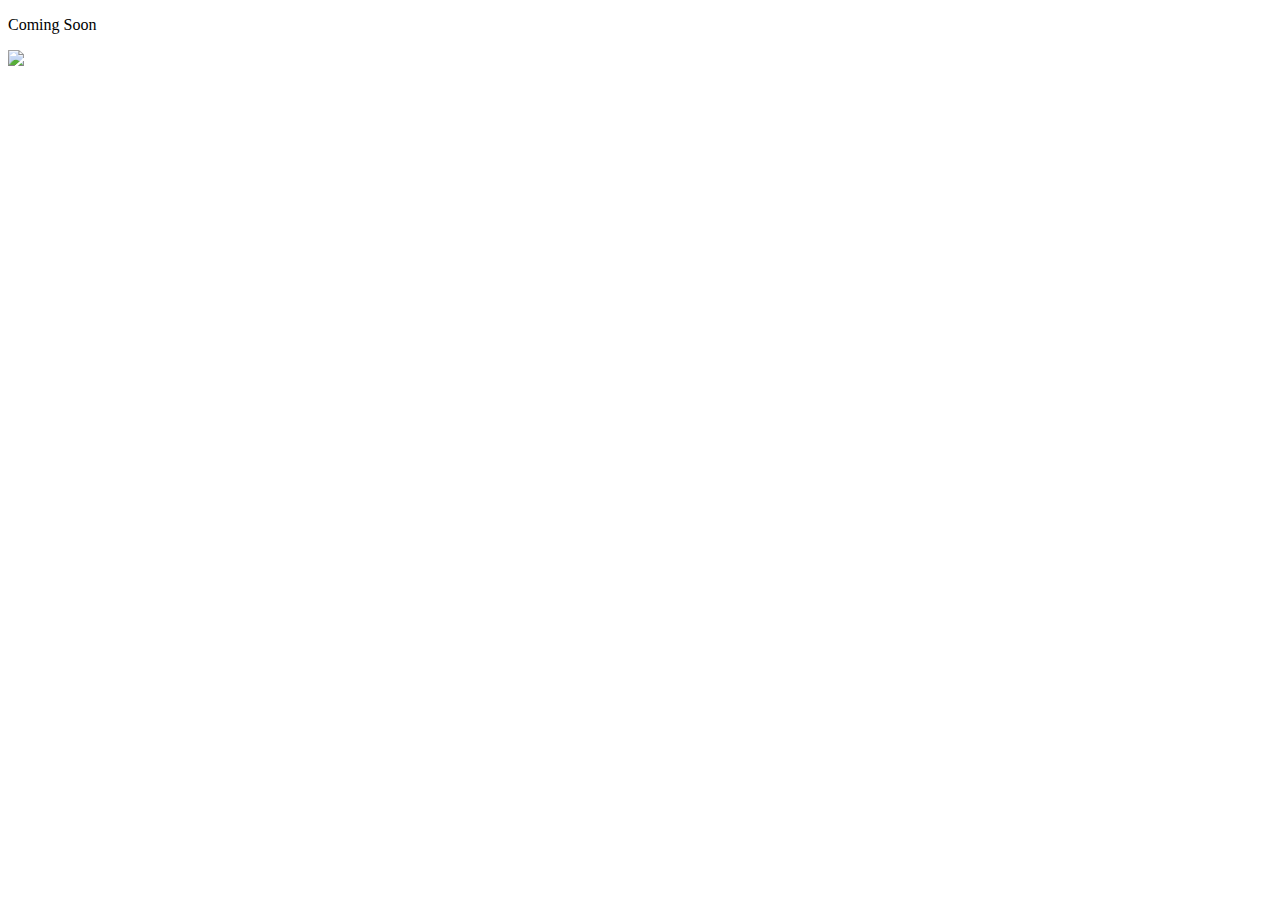
==== index.html @ b0e33201 "Initial commit" ====
<!DOCTYPE html>
<html lang="en">
<head>
    <title>Leadership, Advocacy, and DEI Communications for Lasting Change | RPSC</title>
    <link rel="apple-touch-icon" sizes="180x180" href="/apple-touch-icon.png">
    <link rel="icon" type="image/png" sizes="32x32" href="/favicon-32x32.png">
    <link rel="icon" type="image/png" sizes="16x16" href="/favicon-16x16.png">
    <link rel="manifest" href="/site.webmanifest">
    <link rel="stylesheet" type="text/css" href="styles.css">
    <link rel="preconnect" href="https://fonts.googleapis.com">
    <link rel="preconnect" href="https://fonts.gstatic.com" crossorigin>
    <link href="https://fonts.googleapis.com/css2?family=Fraunces:ital,opsz,wght@0,9..144,100..900;1,9..144,100..900&family=Outfit:wght@100..900&display=swap" rel="stylesheet">
    <meta charSet="utf-8"/>
    <meta name="viewport" content="width=device-width, initial-scale=1">
    <meta name="description" content="Empowering Black women and women of color through leadership coaching, advocacy, and DEI-driven communications to create lasting social impact.">
</head>
<body>
<p>Coming Soon</p>
<img src="logo.svg">
</body>
</html>
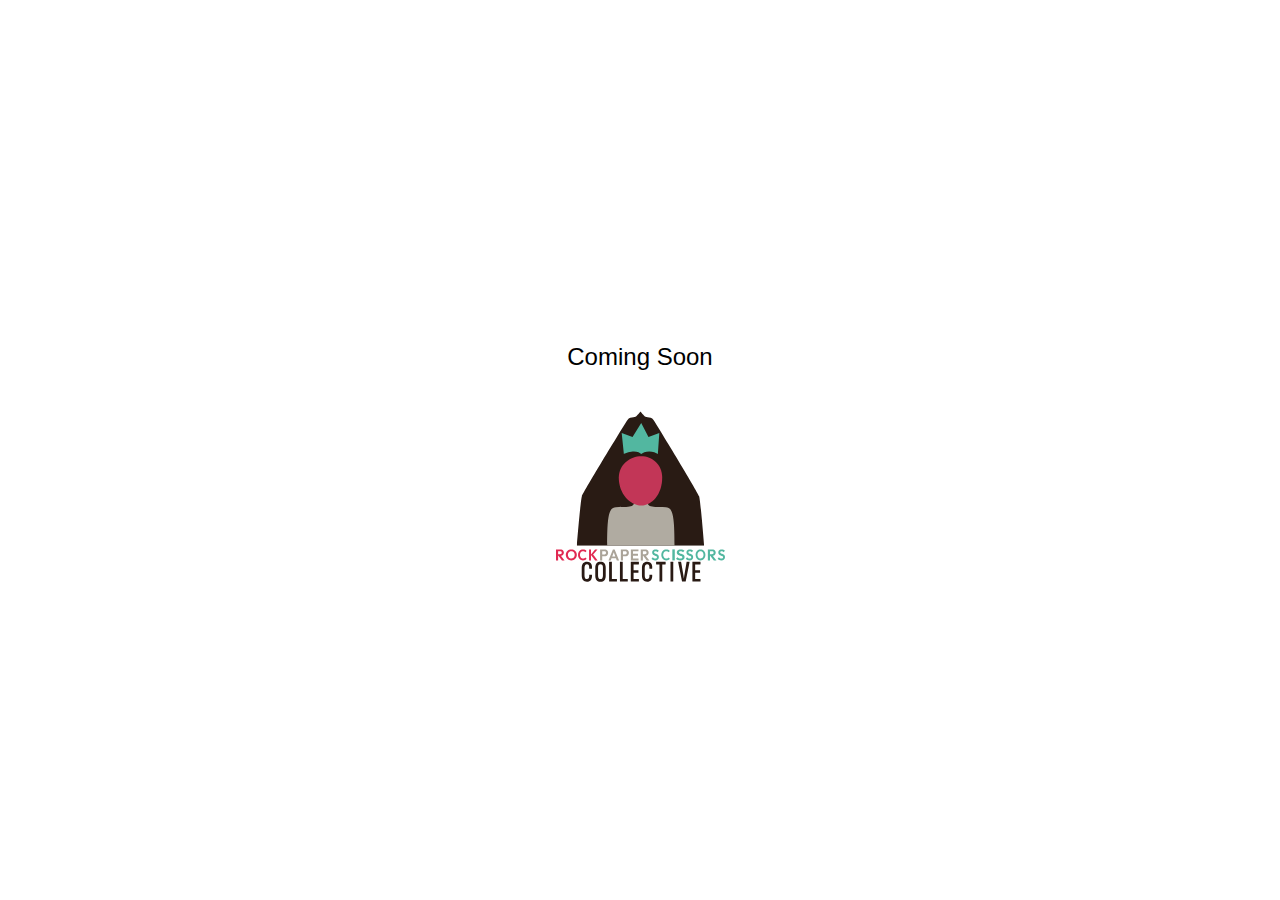
==== commit 21441430: "added css and images" ====
--- a/index.html
+++ b/index.html
@@ -6,7 +6,7 @@
     <link rel="icon" type="image/png" sizes="32x32" href="/favicon-32x32.png">
     <link rel="icon" type="image/png" sizes="16x16" href="/favicon-16x16.png">
     <link rel="manifest" href="/site.webmanifest">
-    <link rel="stylesheet" type="text/css" href="styles.css">
+    <link rel="stylesheet" type="text/css" href="style.css">
     <link rel="preconnect" href="https://fonts.googleapis.com">
     <link rel="preconnect" href="https://fonts.gstatic.com" crossorigin>
     <link href="https://fonts.googleapis.com/css2?family=Fraunces:ital,opsz,wght@0,9..144,100..900;1,9..144,100..900&family=Outfit:wght@100..900&display=swap" rel="stylesheet">
--- a/style.css
+++ b/style.css
@@ -0,0 +1,19 @@
+body {
+    display: flex;
+    flex-direction: column;
+    justify-content: center;
+    align-items: center;
+    height: 100vh;
+    margin: 0;
+  }
+  
+  p {
+    margin-bottom: 40px;
+    font-size: 24px;
+    font-family: Arial, sans-serif;
+  }
+  
+  img {
+    max-width: 100%; /* Ensures that the image scales properly */
+  }
+  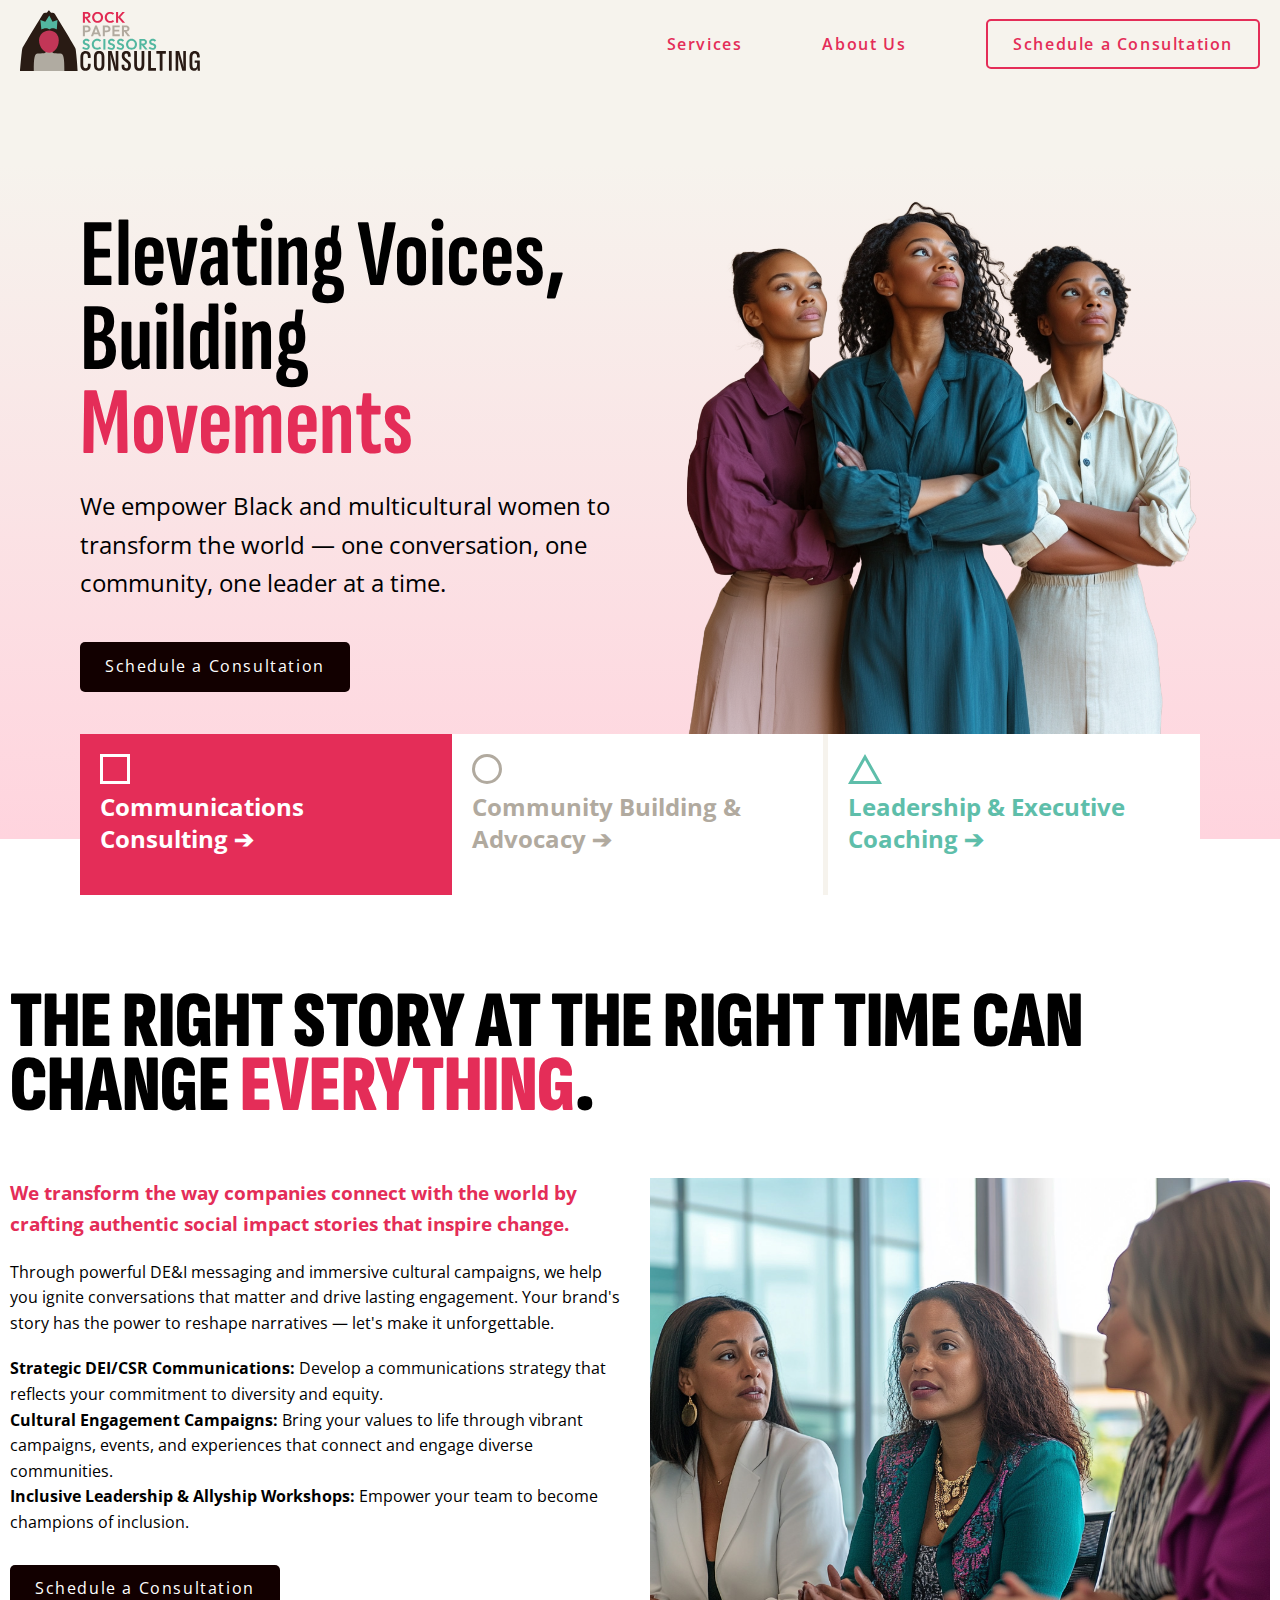
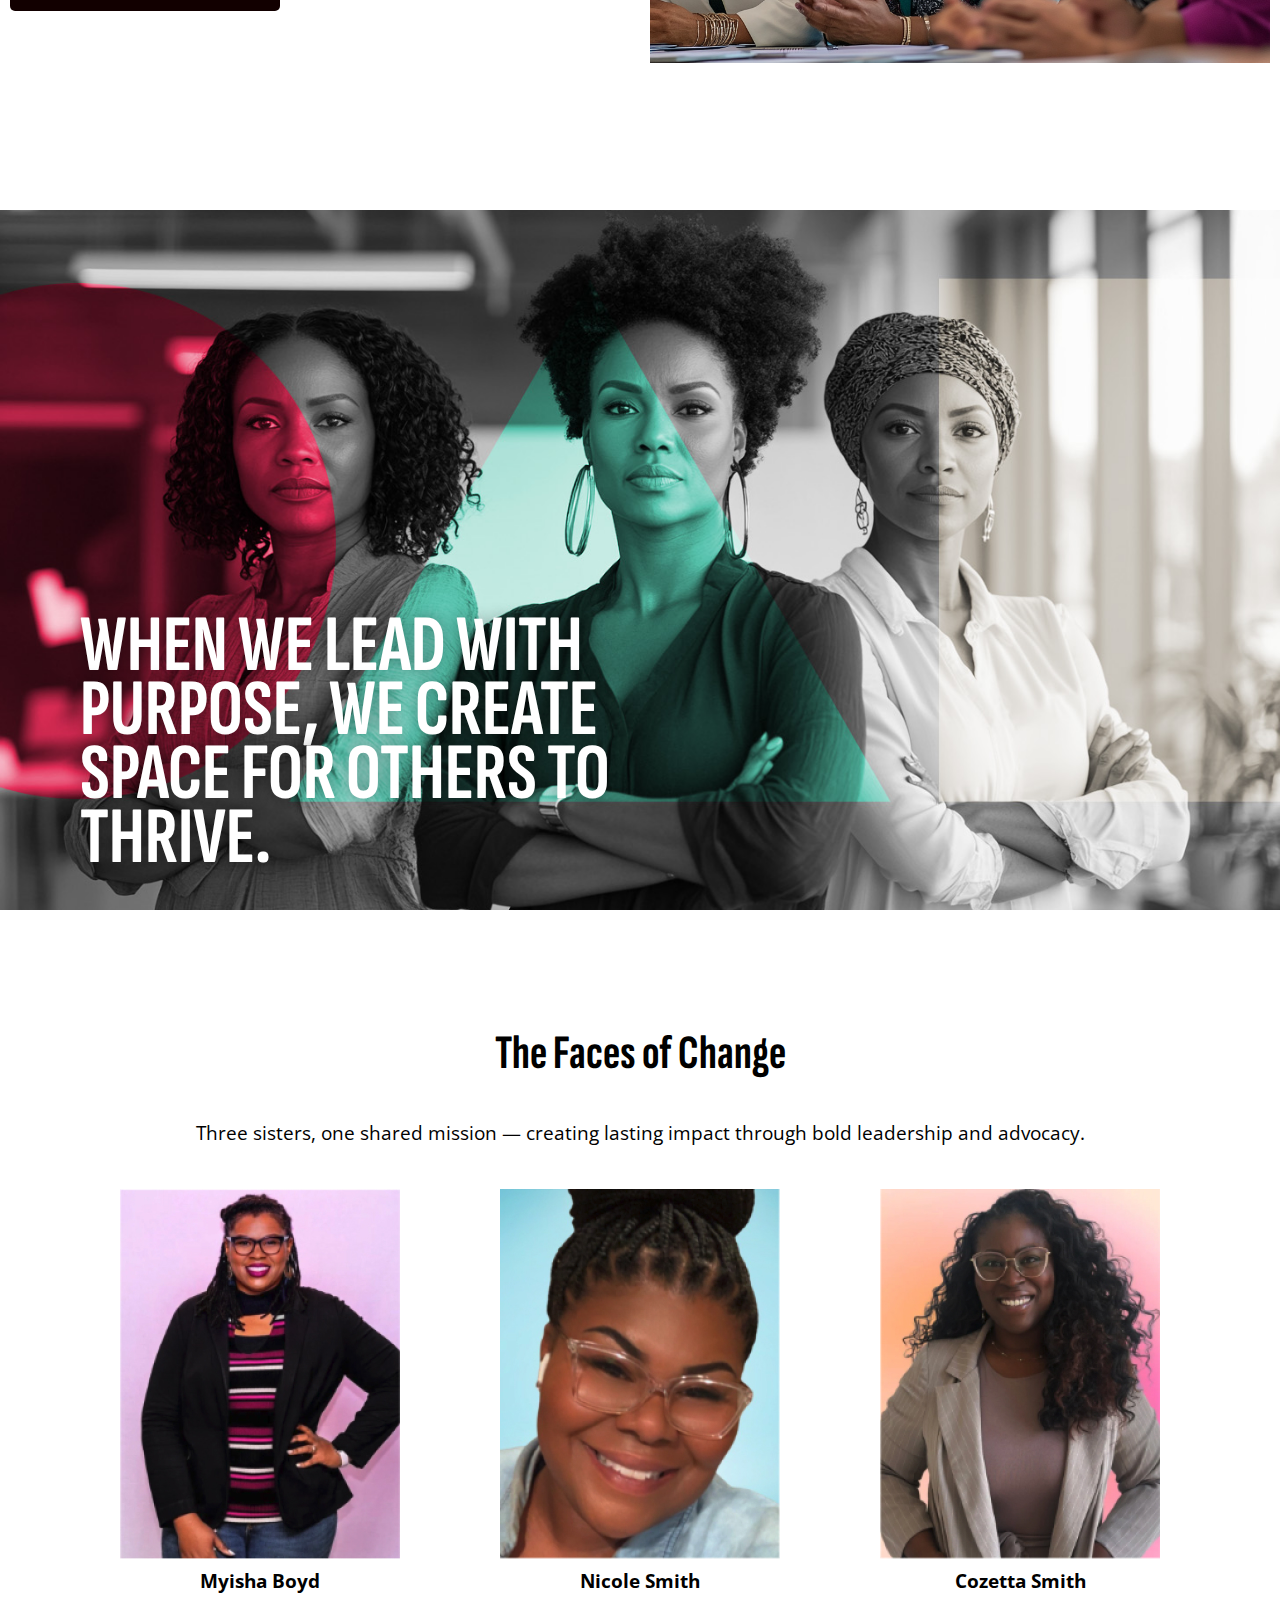
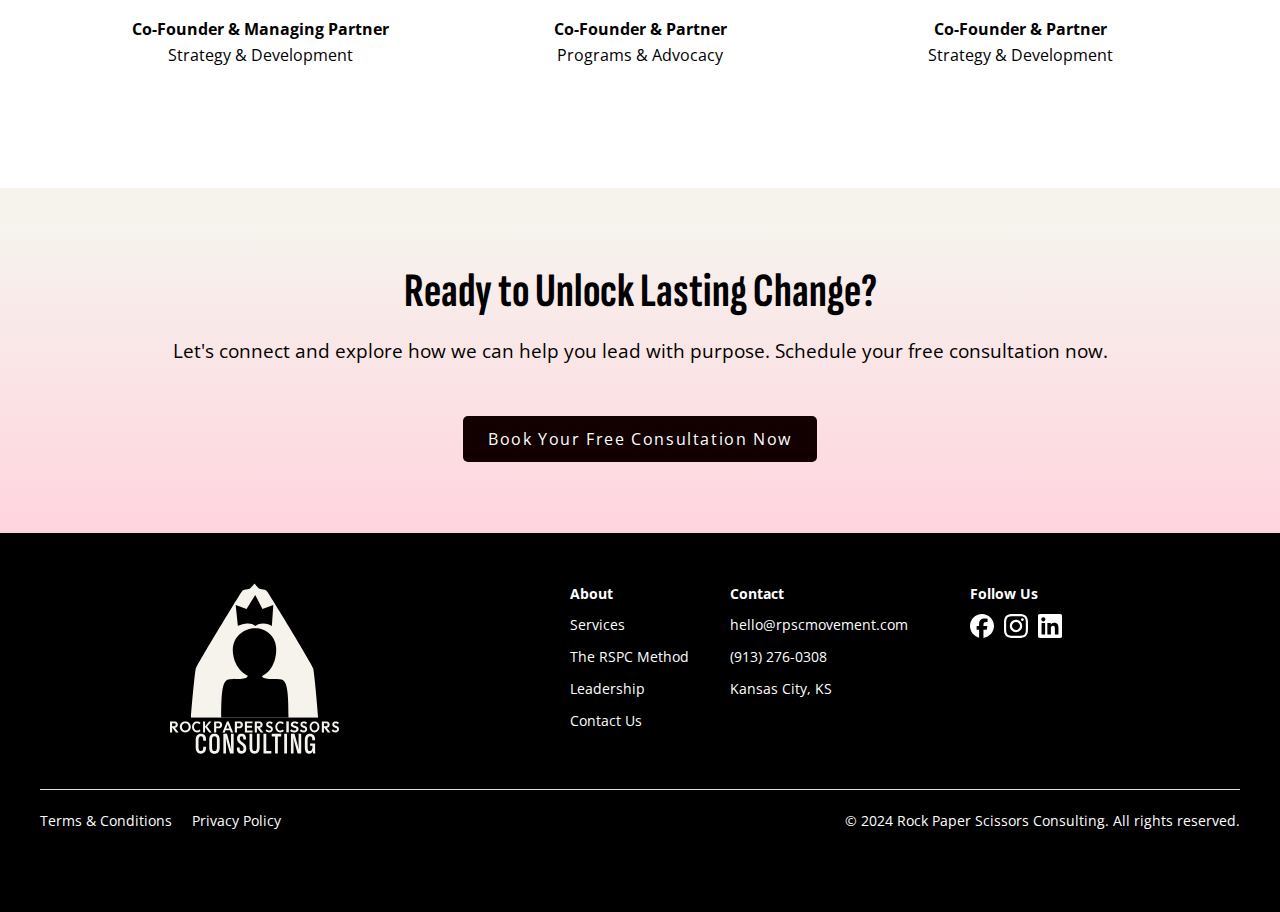
==== commit f7d044d0: "updated css" ====
--- a/index.html
+++ b/index.html
@@ -2,20 +2,260 @@
 <html lang="en">
 <head>
     <title>Leadership, Advocacy, and DEI Communications for Lasting Change | RPSC</title>
-    <link rel="apple-touch-icon" sizes="180x180" href="/apple-touch-icon.png">
-    <link rel="icon" type="image/png" sizes="32x32" href="/favicon-32x32.png">
-    <link rel="icon" type="image/png" sizes="16x16" href="/favicon-16x16.png">
+    <link rel="apple-touch-icon" sizes="180x180" href="apple-touch-icon.png">
+    <link rel="icon" type="image/png" sizes="32x32" href="favicon-32x32.png">
+    <link rel="icon" type="image/png" sizes="16x16" href="favicon-16x16.png">
     <link rel="manifest" href="/site.webmanifest">
     <link rel="stylesheet" type="text/css" href="style.css">
     <link rel="preconnect" href="https://fonts.googleapis.com">
     <link rel="preconnect" href="https://fonts.gstatic.com" crossorigin>
-    <link href="https://fonts.googleapis.com/css2?family=Fraunces:ital,opsz,wght@0,9..144,100..900;1,9..144,100..900&family=Outfit:wght@100..900&display=swap" rel="stylesheet">
+    <link href="https://fonts.googleapis.com/css2?family=Open+Sans:ital,wght@0,300..800;1,300..800&family=Sofia+Sans+Extra+Condensed:ital,wght@0,1..1000;1,1..1000&display=swap" rel="stylesheet">
     <meta charSet="utf-8"/>
     <meta name="viewport" content="width=device-width, initial-scale=1">
     <meta name="description" content="Empowering Black women and women of color through leadership coaching, advocacy, and DEI-driven communications to create lasting social impact.">
 </head>
 <body>
-<p>Coming Soon</p>
-<img src="logo.svg">
+    <header>
+        <nav>
+            <div class="logo"><a href="index.html"><img src="img/logo-horizontal.svg"></a></div>
+            <div id="mobile-menu" class="menu-toggle">
+                <span class="bar"></span>
+                <span class="bar"></span>
+                <span class="bar"></span>
+            </div>
+            <ul class="nav-list">
+                <li><a href="#services">Services</a></li>
+                <li><a href="#leadership">About Us</a></li>
+                <li><a href="https://calendly.com/rpscmovement-myisha" target="_blank" class="cta-button secondary-button">Schedule a Consultation</a></li>
+            </ul>
+        </nav>
+    </header>
+
+    <!-- HERO SECTION -->
+    <section class="hero">
+        <div class="container">
+            <div class="col-6 hero-text">
+                <h1>Elevating Voices, Building <span class="highlight-pink">Movements</span></h1>
+                <p class="subheader">We empower Black and multicultural women to transform the world — one conversation, one community, one leader at a time.</p>
+                <a href="https://calendly.com/rpscmovement-myisha" target="_blank" class="cta-button">Schedule a Consultation</a>
+            </div>
+            <div class="col-6 hero-image">
+                <img src="img/hero-illustration.png" alt="Three powerful women looking to the future">
+            </div>
+        </div>
+    </section>
+    
+    <!-- TRUSTED BY SECTION -->
+     <!-- 
+    <section class="trusted-by">
+        <div class="container">
+            <p class="col-12 trusted-by-text">TRUSTED BY</p>
+            <div class="col-4">
+                <img src="img/logo1.png" alt="Company 1 Logo">
+            </div>
+            <div class="col-4">
+                <img src="img/logo2.png" alt="Company 2 Logo">
+            </div>
+            <div class="col-4">
+                <img src="img/logo3.png" alt="Company 3 Logo">
+            </div>
+        </div>
+    </section>
+     -->
+    
+    <!-- SERVICES SECTION -->
+    <section class="services" id="services">
+        <div class="container">            
+            <div class="tabs col-12">
+                <div class="tab" data-tab="tab-1">
+                    <img src="img/icon-white-communications.svg" class="tab-icon active-icon">
+                    <img src="img/icon-color-communications.svg" class="tab-icon inactive-icon">
+                    <h2>Communications Consulting ➔</h2>
+                </div>
+                <div class="tab" data-tab="tab-2">
+                    <img src="img/icon-white-community.svg" class="tab-icon active-icon">
+                    <img src="img/icon-color-community.svg" class="tab-icon inactive-icon">
+                    <h2>Community Building & Advocacy ➔</h2>
+                </div>
+                <div class="tab" data-tab="tab-3">
+                    <img src="img/icon-white-coaching.svg" class="tab-icon active-icon">
+                    <img src="img/icon-color-coaching.svg" class="tab-icon inactive-icon">
+                    <h2>Leadership & Executive Coaching ➔</h2>
+                </div>
+            </div>
+        </div>
+    
+        <!-- Wrap tab-content in a new container -->
+        <div class="tab-contents-container">
+            <div class="tab-content" id="tab-1">
+                <div class="col-12">
+                    <p class="tab-content-quote">The right story at the right time can change <span class="highlight-pink">everything</span>.</p>
+                    <div class="spacer-40"></div>
+                </div>
+                <div class="col-6">
+                    <p class="subheader bold highlight-pink">We transform the way companies connect with the world by crafting authentic social impact stories that inspire change.</p>
+                    <p>Through powerful DE&I messaging and immersive cultural campaigns, we help you ignite conversations that matter and drive lasting engagement. Your brand's story has the power to reshape narratives — let's make it unforgettable.</p>
+                    <ul>
+                        <li><strong>Strategic DEI/CSR Communications:</strong> Develop a communications strategy that reflects your commitment to diversity and equity.</li>
+                        <li><strong>Cultural Engagement Campaigns:</strong> Bring your values to life through vibrant campaigns, events, and experiences that connect and engage diverse communities.</li>
+                        <li><strong>Inclusive Leadership & Allyship Workshops:</strong> Empower your team to become champions of inclusion.</li>
+                    </ul>
+                    <a href="https://calendly.com/rpscmovement-myisha" target="_blank" class="cta-button">Schedule a Consultation</a>
+                </div>
+                <div class="col-6">
+                    <img src="img/communications.jpg" alt="Communications Consulting illustration">
+                </div>
+            </div>
+    
+            <div class="tab-content" id="tab-2" style="display:none;">
+                <div class="col-12">
+                    <p class="tab-content-quote">When we stand together, we become <span class="highlight-stone">unstoppable</span>.</p>
+                    <div class="spacer-40"></div>
+                </div>
+                <div class="col-6">
+                    <p class="subheader bold highlight-stone">We’re on a mission to build a powerful collective of Black and multicultural women, amplifying their voices to create lasting systemic change.</p>
+                    <p>By building powerful communities, driving advocacy, and amplifying voices, we empower changemakers and non-profit organizations to create a future rooted in equity and justice. Together, we are unstoppable — united by our mission to uplift, mobilize, and lead with purpose.</p>
+                    <ul>
+                        <li><strong>Black Femme Fuel Network:</strong> A dynamic community of Black femme leaders.</li>
+                        <li><strong>Mastermind Working Groups:</strong> Collaborative efforts to drive policy reform and leadership growth.</li>
+                        <li><strong>Digital Advocacy & Storytelling:</strong> Mobilize voices, share empowering stories, and inspire global change.</li>
+                    </ul>
+                    <a href="https://calendly.com/rpscmovement-myisha" target="_blank" class="cta-button">Schedule a Consultation</a>
+                </div>
+                <div class="col-6">
+                    <img src="img/community-building.jpg" alt="Community Building & Advocacy illustration">
+                </div>
+            </div>
+    
+            <div class="tab-content" id="tab-3" style="display:none;">
+                <div class="col-12">
+                    <p class="tab-content-quote">Growth isn't about changing who you are—it's about becoming <span class="highlight-teal">more of who you're meant to be</span>.</p>
+                    <div class="spacer-40"></div>
+                </div>
+                <div class="col-6">
+                    <p class="subheader bold highlight-teal">We believe in the boundless potential of Black and multicultural women to lead with passion, resilience, and grace.</p>
+                    <p>Our coaching is designed to help you unlock your greatness, elevate your leadership, and create the life you've always envisioned. With every step, you’ll discover new strengths, new purpose, and the power to turn your dreams into reality.</p>
+                    <ul>
+                        <li><strong>Executive & Leadership Coaching:</strong> Step into your power, embrace your potential, and lead with confidence.</li>
+                        <li><strong>Empowerment & Alignment Coaching:</strong> Align your goals with your passions, and transform your vision into reality.</li>
+                        <li><strong>Group Coaching & Workshops:</strong> Experience collective growth in inspiring workshops.</li>
+                    </ul>
+                    <a href="https://calendly.com/rpscmovement-myisha" target="_blank" class="cta-button">Schedule a Consultation</a>
+                </div>
+                <div class="col-6">
+                    <img src="img/leadership.jpg" alt="Leadership Coaching illustration">
+                </div>
+            </div>
+        </div> <!-- End of tab-contents-container -->
+    </section>
+
+    <div class="spacer-120"></div>
+
+    <!-- FULL-WIDTH IMAGE -->
+    <section class="quote">
+        <div class="container">
+            <div class="col-6">
+                <p>When we lead with purpose, we create space for others to thrive.</p>
+            </div>
+        </div>
+    </section>
+
+
+
+
+    <div class="spacer-120"></div>
+
+    <!-- LEADERSHIP SECTION -->
+    <section class="leadership" id="leadership">
+        <div class="container text-center">
+            <h2 class="col-12">The Faces of Change</h2>
+            <p class="col-12 subheader">Three sisters, one shared mission — creating lasting impact through bold leadership and advocacy.</p>
+            <div class="col-4">
+                <img src="img/myisha.jpg" alt="Myisha Boyd portrait">
+                <p class="subheader bold">Myisha Boyd</p>
+                <p class="bold">Co-Founder & Managing Partner</p>
+                <p>Strategy & Development</p>
+            </div>
+            <div class="col-4">
+                <img src="img/nicole.jpg" alt="Nicole Smith portrait">
+                <p class="subheader bold">Nicole Smith</p>
+                <p class="bold">Co-Founder & Partner</p>
+                <p >Programs & Advocacy</p>
+            </div>
+            <div class="col-4">
+                <img src="img/cozetta.jpg" alt="Cozetta Smith portrait">
+                <p class="subheader bold">Cozetta Smith</p>
+                <p class="bold">Co-Founder & Partner</p>
+                <p>Strategy & Development</p>
+            </div>
+        </div>
+    </section>
+
+    <div class="spacer-120"></div>
+            
+    <!-- CTA SECTION -->
+    <section class="cta">
+        <div class="container text-center">
+            <div class="col-12">
+                <h2>Ready to Unlock Lasting Change?</h2>
+                <p class="subheader">Let's connect and explore how we can help you lead with purpose. Schedule your free consultation now.</p>
+                <div class="spacer-40"></div>
+                <a href="https://calendly.com/rpscmovement-myisha" target="_blank" class="cta-button">Book Your Free Consultation Now</a>
+            </div>
+        </div>
+    </section>
+    
+    <footer>
+        <div class="container">
+            <!-- Logo section -->
+            <div class="col-2">
+                <img src="img/logo-footer.svg" alt="Footer logo">
+            </div>
+
+            <div class="col-3"></div>
+    
+            <!-- About section with links -->
+            <div class="col-2">
+                <ul>
+                    <li><strong>About</strong></li>
+                    <li><a href="#services">Services</a></li>
+                    <li><a href="#rpsc-method">The RSPC Method</a></li>
+                    <li><a href="#leadership">Leadership</a></li>
+                    <li><a href="#">Contact Us</a></li>
+                </ul>
+            </div>
+    
+            <!-- Contact section with email, phone, and location -->
+            <div class="col-3">
+                <ul>
+                    <li><strong>Contact</strong></li>
+                    <li><a href="mailto:hello@rpscmovement.com">hello@rpscmovement.com</a></li>
+                    <li><a href="tel:913-276-0308">(913) 276-0308</a></li>
+                    <li>Kansas City, KS</li>
+                </ul>
+            </div>
+    
+            <!-- Follow Us section with social media icons -->
+            <div class="col-2">
+                <strong>Follow Us</strong>
+                <div class="social-icons">
+                    <a href="https://www.facebook.com/rockpaperscissorsconsulting/" target="_blank"><img src="img/facebook-icon.svg" alt="Facebook"></a>
+                    <a href="https://www.instagram.com/rockpaperscissorsconsulting/?hl=en" target="_blank"><img src="img/instagram-icon.svg" alt="Instagram"></a>
+                    <a href="https://www.linkedin.com/company/rockpaperscissorsconsulting" target="_blank"><img src="img/linkedin-icon.svg" alt="LinkedIn"></a>
+                </div>
+            </div>
+        </div>
+    
+        <!-- Bottom section for terms, privacy policy, and copyright -->
+        <div class="footer-bottom">
+            <div class="footer-links">
+              <a href="#">Terms & Conditions</a>
+              <a href="#">Privacy Policy</a>
+            </div>
+            <p>© 2024 Rock Paper Scissors Consulting. All rights reserved.</p>
+        </div>
+    </footer>
+    <script src="tabs.js"></script>
+    <script src="nav.js"></script>
 </body>
 </html>--- a/style.css
+++ b/style.css
@@ -1,19 +1,758 @@
+/* General styles */
+* {
+  box-sizing: border-box;
+  margin: 0;
+  padding: 0;
+}
 body {
-    display: flex;
-    flex-direction: column;
-    justify-content: center;
-    align-items: center;
-    height: 100vh;
-    margin: 0;
-  }
-  
-  p {
-    margin-bottom: 40px;
-    font-size: 24px;
-    font-family: Arial, sans-serif;
-  }
-  
-  img {
-    max-width: 100%; /* Ensures that the image scales properly */
-  }
-  +  font-family: 'Open Sans', sans-serif;
+  line-height: 1.6;
+}
+
+a {
+  text-decoration: none;
+  color: inherit;
+}
+
+.cta-button {
+  padding: 12px 25px;
+  font-size: 1rem;
+  background-color: #120000;
+  color: #fff;
+  border-radius: 5px;
+  text-align: center;
+  width: fit-content;
+  margin: 20px 0;
+  letter-spacing: 0.1rem;
+}
+
+.cta-button:hover {
+  background-color: #3A2828;
+}
+
+.highlight-pink {
+  color: #E42D58;
+}
+
+.highlight-stone {
+  color: #B1AA9F;
+}
+
+.highlight-teal {
+  color: #5EBEAA;
+}
+
+.highlight-white {
+  color: #fff;
+}
+
+.secondary-button {
+  background-color: transparent;
+  border: 2px solid #E42D58;
+  color: #E42D58;
+}
+
+.secondary-button:hover {
+  background-color: #E42D58;
+  border: 2px solid #E42D58;
+  color: #fff;
+}
+
+.spacer-40 {
+  padding-top: 40px;
+}
+
+.spacer-80 {
+  padding-top: 80px;
+}
+
+.spacer-120 {
+  padding-top: 120px;
+}
+
+/* 12-Column Grid Layout */
+.container {
+  display: grid;
+  grid-template-columns: repeat(12, 1fr); /* Ensure it's a 12-column grid */
+  gap: 20px;
+  margin: 0 80px; /* Keep the margin consistent */
+}
+
+/* Basic column sizing */
+.col-2 {
+  grid-column: span 2;
+}
+
+.col-3 {
+  grid-column: span 3;
+}
+
+
+.col-6 {
+  grid-column: span 6;
+}
+
+.col-4 {
+  grid-column: span 4;
+}
+
+.col-12 {
+  grid-column: span 12;
+}
+
+/* Responsive design */
+@media (max-width: 768px) {
+  .col-6, .col-4, .col-12 {
+      grid-column: span 12;
+  }
+}
+
+/* Typographic Styles */
+h1 {
+  font-size: 6rem;
+  line-height: 5.25rem;
+  margin-bottom: 20px;
+}
+
+h2 {
+  font-size: 3rem;
+  line-height: 3rem;
+  margin-bottom: 20px;
+}
+
+h1, h2, .quote {
+  font-family: "Sofia Sans Extra Condensed", system-ui;
+  font-weight: 700;
+}
+
+.bold {
+  font-weight: 700;
+}
+
+.subheader {
+  font-size: 1.2rem;
+  margin-bottom: 20px;
+}
+
+.text-center {
+  text-align: center;
+}
+
+/* Navigation Styles */
+nav {
+  display: flex;
+  justify-content: space-between;
+  align-items: center;
+  position: sticky !important;
+  top: 0;
+  background-color: #F6F3ED;
+  z-index: 1000;
+  padding: 10px 20px;
+}
+
+.nav-list {
+  display: flex;
+  font-weight: 600;
+  letter-spacing: 0.1rem;
+  list-style-type: none;
+  color:#E42D58;
+}
+
+.nav-list li {
+  margin-left: 80px;
+}
+
+.menu-toggle {
+  display: none; /* Initially hidden */
+  cursor: pointer;
+}
+
+.menu-toggle .bar {
+  width: 25px;
+  height: 3px;
+  background-color: #120000;
+  margin: 4px;
+  transition: 0.4s;
+}
+
+/* Mobile styles */
+@media (max-width: 768px) {
+  .menu-toggle {
+      display: flex;              /* Display the hamburger on mobile */
+      flex-direction: column;     /* Stack the bars vertically */
+      justify-content: center;    /* Center the bars inside the container */
+      align-items: center;        /* Center horizontally */
+      cursor: pointer;
+  }
+
+  .menu-toggle .bar {
+      width: 30px;                /* Increase the width for better visibility */
+      height: 4px;                /* Increase height to make bars more prominent */
+      background-color: #333;     /* Dark color for contrast */
+      margin: 3px 0;              /* Space between bars */
+      transition: 0.4s;           /* Smooth transition when the menu is toggled */
+  }
+
+  .nav-list {
+      display: none;              /* Initially hidden */
+      flex-direction: column;
+      text-align: center;
+      width: 100%;
+      position: absolute;
+      top: 80px; /* Dropdown below the navbar */
+      left: 0;
+      background-color: #F6F3ED;
+      z-index: 999;
+  }
+
+  .nav-list li {
+      margin: 10px 0;
+  }
+
+  .nav-list.active {
+      display: flex; /* Show the dropdown menu when active */
+  }
+}
+
+/* Hero Section */
+.hero {
+  background: rgb(255,212,222);
+  background: linear-gradient(0deg, rgba(255,212,222,1) 0%, rgba(246,243,237,1) 90%);;
+  display: grid;
+  align-items: center;
+  padding: 100px 0;  /* Adjust for top and bottom padding */
+  position: relative;
+}
+
+/* Hero Text and CTA Button */
+.hero-text {
+  display: flex;
+  flex-direction: column;
+  justify-content: center;
+  padding-right: 20px; /* Adds space between text and image */
+}
+
+.hero .subheader {
+  font-size: 1.5rem;
+}
+
+/* Hero Image */
+.hero-image {
+  display: flex;
+  justify-content: center;
+  align-items: flex-end;
+  height: auto;
+}
+
+.hero-image img {
+  max-width: 100%;
+  height: auto;
+  object-fit: contain; /* Ensures it maintains its aspect ratio */
+  aspect-ratio: auto;
+}
+
+/* Responsive Design for Hero Section */
+@media (max-width: 768px) {
+  .hero {
+      grid-template-columns: 1fr; /* Stacks content on mobile */
+      text-align: left;
+      padding: 50px 0; /* Less padding for mobile */
+  }
+
+  .hero-text {
+      padding-right: 0; /* Remove right padding on mobile */
+  }
+
+  .hero h1 {
+      font-size: 5rem; /* Slightly smaller heading on mobile */
+      line-height: 5rem;
+  }
+
+  .hero .subheader {
+      font-size: 1.5rem;
+  }
+
+  .cta-button {
+      font-size: 0.9rem;
+  }
+}
+
+
+/* Trusted by Section */
+.trusted-by {
+  padding: 50px 0;
+  text-align: center;
+}
+
+.trusted-by-text {
+  font-size: 0.75rem;
+  font-weight: bold;
+  letter-spacing: 2px;
+  text-transform: uppercase;
+}
+
+/* Services Section */
+.services {
+  padding-top: 0;
+  margin-top: -50px;
+  text-align: left;
+}
+
+.tabs {
+  display: flex;
+  justify-content: space-between;
+  margin-bottom: 20px;
+  position: relative;  /* Relative positioning to allow movement */
+  top: -55px;  /* Move the tabs up by 105px */
+  z-index: 1;  /* Ensure it stays above the hero section */
+}
+
+.tab {
+  cursor: pointer;
+  padding: 20px;
+  flex-grow: 1;    /* Make all tabs grow equally */
+  flex-basis: 0;   /* Allows flex-grow to take full control */
+  background-color: #fff;
+  position: relative;
+  transition: background-color 0.3s, color 0.3s;
+}
+
+/* Default (Inactive) Text Colors */
+.tab[data-tab="tab-1"] {
+  color: #E42D58;
+}
+
+.tab[data-tab="tab-2"] {
+  color: #B1AA9F;
+}
+
+.tab[data-tab="tab-3"] {
+  color: #5EBEAA;
+}
+
+/* Active State Styling */
+.tab.active[data-tab="tab-1"] {
+  background-color: #E42D58;
+  color: #fff;
+}
+
+.tab.active[data-tab="tab-2"] {
+  background-color: #B1AA9F;
+  color: #fff;
+}
+
+.tab.active[data-tab="tab-3"] {
+  background-color: #5EBEAA;
+  color: #fff;
+}
+
+/* Active Icon Display */
+.tab-icon.active-icon {
+  display: none; /* Hide inactive icons by default */
+}
+
+.tab-icon.inactive-icon {
+  display: inline; /* Show inactive icons by default */
+}
+
+/* When tab is active, show the white icon and hide the colored icon */
+.tab.active .active-icon {
+  display: inline;
+}
+
+.tab.active .inactive-icon {
+  display: none;
+}
+
+/* Borders Between Tabs */
+.tab[data-tab="tab-1"].active + .tab[data-tab="tab-2"] {
+  border-right: 5px solid #F6F3ED;
+}
+
+.tab[data-tab="tab-3"].active ~ .tab[data-tab="tab-2"] {
+  border-left: 5px solid #F6F3ED!important;
+}
+
+.tab.active ~ .tab {
+  border: none; /* Reset borders for other tabs when one is active */
+}
+
+/* Mobile view */
+@media (max-width: 768px) {
+  .tabs {
+      flex-direction: column;  /* Stack tabs vertically on smaller screens */
+  }
+
+  /* Tab borders for mobile */
+  .tab[data-tab="tab-1"].active + .tab[data-tab="tab-2"] {
+      border-right: none;        /* Remove the right border */
+      border-bottom: 5px solid #F6F3ED;  /* Apply the bottom border */
+  }
+
+  .tab[data-tab="tab-3"].active ~ .tab[data-tab="tab-2"] {
+      border-left: none;         /* Remove the left border */
+      border-top: 5px solid #F6F3ED;  /* Apply the top border */
+  }
+}
+
+/* Hover effect for inactive tabs */
+.tab:hover {
+  background-color: #f4f4f4;
+}
+
+.tab h2 {
+  font-family: 'Open Sans', system;
+  font-weight: 700;
+  font-size: 1.5rem;
+  line-height: 2rem;
+}
+
+/* Tab contents container */
+.tab-contents-container {
+  max-width: 1260px;  /* Fix the width to approximately 1000px */
+  margin: 0 auto;     /* Center it on the page */
+}
+
+.tab-contents-container ul {
+  margin-top: 20px;
+  margin-bottom: 40px;
+}
+
+/* Tab content layout */
+.tab-content {
+  display: grid;
+  grid-template-columns: repeat(12, 1fr);  /* 12-column grid */
+  gap: 20px;
+  margin: 20px 0;
+}
+
+.tab-content-quote {
+  font-family: "Sofia Sans Extra Condensed", system-ui;
+  text-transform: uppercase;
+  font-weight:900;
+  font-size: 5rem;
+  line-height: 4rem;
+}
+
+.tab-content .col-6 {
+  grid-column: span 6;  /* Each .col-6 spans 6 columns */
+}
+
+/* Responsive design */
+@media (max-width: 1260px) {
+  .tab-contents-container {
+      padding: 0 40px;
+  }    
+}
+
+@media (max-width: 768px) {
+  .tabs {
+      flex-direction: column;  /* Stack tabs vertically on smaller screens */
+  }
+  .tab-content {
+      grid-template-columns: 1fr;  /* Stack the content on smaller screens */
+  }
+  .tab-content .col-6 {
+      grid-column: span 12;  /* Make each column take the full width */
+  }
+}
+
+/* Ensure images are responsive */
+.tab-content img {
+  max-width: 100%;
+  height: auto;
+}
+
+/* Hide inactive tab-content */
+.tab-content {
+  display: none;
+}
+
+/* Show active tab-content */
+.tab-content.active {
+  display: grid; /* Grid layout for active tab */
+}
+
+/*Quote Section*/
+.quote {
+  background-image: url('img/bg-image.jpg');
+  background-size: cover;
+  height: 700px;
+  text-transform: uppercase;
+  font-weight: 700;
+  color: #fff;
+  font-size: 5rem;
+  line-height: 4rem;
+  position: relative;
+}
+
+.quote p {
+  position: absolute;
+  bottom: 40px;
+  width: 50%;
+  text-shadow: 0px 0px 15px rgba(0, 0, 0, 0.4);
+}
+
+/* Responsive design */
+@media (max-width: 768px) {
+  .quote {
+      height: 400px;
+  }
+
+  .quote p {
+      width: 80%;
+      font-size: 3rem;
+      line-height: 2.2rem;
+  }
+}
+
+/* RSPC Method Section */
+.rpsc-method img {
+  max-width: 100%;  /* Scale image to fit within its parent container */
+  height: auto;     /* Keep the aspect ratio */
+}
+
+.bg-teal {
+  background-color: #5EBEAA;
+}
+
+.bg-pink {
+  background-color: #E42D58;
+}
+
+.bg-stone {
+  background-color: #B1AA9F;
+}
+
+/* Mission Vision Section */
+.mission-vision img {
+  max-width: 100%;  /* Scale image to fit within its parent container */
+  height: auto;     /* Keep the aspect ratio */
+}
+
+.text-block {
+  padding: 160px 80px;
+}
+
+/* Responsive design */
+@media (max-width: 768px) {
+  .text-block {
+      padding: 40px;
+  }
+}
+
+/* Full-bleed setup */
+.full-bleed {
+  width: 100vw; /* Full viewport width */
+  margin-left: calc(50% - 50vw); /* Remove margins from the sides */
+}
+
+/* Two-column layout for desktop */
+.row {
+  display: grid;
+  grid-template-columns: 1fr 1fr; /* Two equal columns */
+  gap: 0; /* No gap between columns */
+}
+
+/* Mobile-friendly stacking of columns */
+@media (max-width: 768px) {
+  .row {
+      grid-template-columns: 1fr; /* Stack columns on mobile */
+  }
+}
+
+/* Text section */
+.text-section {
+  padding: 80px;
+  display: flex;
+  justify-content: center;
+  align-items: center;
+}
+
+/* Background colors for text sections */
+.bg-teal {
+  background-color: #5EBEAA;
+}
+
+.bg-stone {
+  background-color: #B1AA9F;
+}
+
+.bg-pink {
+  background-color: #E42D58;
+}
+
+/* Image section */
+.image-section img {
+  width: 100%;
+  height: auto;
+}
+
+/* Background image for Mission & Vision */
+.bg-image {
+  background-size: cover;
+  background-position: center;
+  height: 500px;
+}
+
+/* Stacking on mobile */
+@media (max-width: 768px) {
+  .bg-image {
+      height: 300px;
+  }
+
+  .text-section {
+      padding: 40px;
+  }
+}
+
+
+/* CTA Section*/
+.cta {
+  background: linear-gradient(0deg, rgba(255,212,222,1) 0%, rgba(246,243,237,1) 90%);
+  padding: 80px;
+}
+
+/* Footer styling */
+footer {
+  background-color: #000;
+  padding: 50px 0;
+  color: #fff;
+  font-family: 'Open Sans', sans-serif;
+  font-size: 0.85rem;
+}
+
+footer .container {
+  display: grid;
+  grid-template-columns: repeat(12, 1fr); /* 12-column grid */
+  gap: 20px;
+  align-items: flex-start;
+  max-width: 1200px; /* To center the content */
+  margin: 0 auto;
+  padding: 0 130px;
+}
+
+/* Footer columns */
+footer .col-2 {
+  grid-column: span 2; /* Each column spans 2 */
+}
+
+footer ul {
+  list-style-type: none;
+  padding: 0;
+}
+
+footer ul li {
+  margin-bottom: 10px;
+}
+
+footer a {
+  text-decoration: none;
+  color: inherit;
+  font-weight: normal;
+}
+
+/* Follow Us section */
+.social-icons {
+  display: flex;
+  gap: 10px; /* Space between the icons */
+  margin-top: 10px;
+}
+
+.social-icons img {
+  width: 24px; /* Adjust the size of social icons */
+  height: 24px;
+}
+
+.footer-bottom {
+  display: flex;
+  justify-content: space-between; /* Distribute space between the groups */
+  align-items: center;  /* Vertically center items */
+  margin: 30px 40px;
+  padding-top: 20px;
+  border-top: 1px solid #ddd;
+}
+
+.footer-links {
+  display: flex;       /* Display the links in a row */
+  gap: 20px;           /* Space between the two links */
+}
+
+.footer-bottom a {
+  color: #fff;
+  text-decoration: none;
+}
+
+.footer-bottom p {
+  margin: 0;
+}
+
+@media (max-width: 768px) {
+  /* Entire footer styling for mobile */
+  footer {
+    padding: 30px 20px;            /* Reduce padding on mobile */
+  }
+
+  /* Make the entire footer stack vertically */
+  footer .container {
+    grid-template-columns: 1fr;    /* Change to one column layout */
+    gap: 20px;                     /* Add some spacing between items */
+    padding: 0;                    /* Remove extra padding */
+  }
+
+  /* Stack the individual sections */
+  footer .col-2, footer .col-3 {
+    grid-column: span 12;          /* Make all sections full width */
+    text-align: center;            /* Center-align content */
+  }
+
+  /* Ensure the logo is centered */
+  footer .col-2 img {
+    margin: 0 auto;                /* Center the logo */
+    width: 150px;                  /* Adjust logo size for mobile */
+  }
+
+  /* Footer links (About and Contact sections) */
+  footer ul {
+    text-align: center;            /* Center the links */
+    margin: 20px 0;                /* Add spacing around the links */
+  }
+
+  footer ul li {
+    margin-bottom: 10px;           /* Space between the list items */
+  }
+
+  /* Social media icons centered */
+  .social-icons {
+    justify-content: center;       /* Center social icons */
+  }
+
+  .social-icons img {
+    width: 32px;                   /* Slightly larger icons for touch */
+    height: 32px;
+  }
+
+  /* Footer bottom section (already handled earlier) */
+  .footer-bottom {
+    flex-direction: column;        /* Stack items vertically */
+    align-items: center;           /* Center them horizontally */
+    text-align: center;            /* Ensure text is centered */
+    margin: 20px 0;                /* Reduce margin */
+    padding-top: 20px;
+  }
+
+  .footer-links {
+    flex-direction: column;        /* Stack the links vertically */
+    gap: 10px;                     /* Space between the links */
+  }
+
+  .footer-bottom a {
+    font-size: 0.85rem;            /* Smaller font for links */
+    margin-bottom: 10px;           /* Space between links */
+  }
+
+  .footer-bottom p {
+    margin-top: 20px;              /* Space between links and copyright */
+    font-size: 0.85rem;
+  }
+}
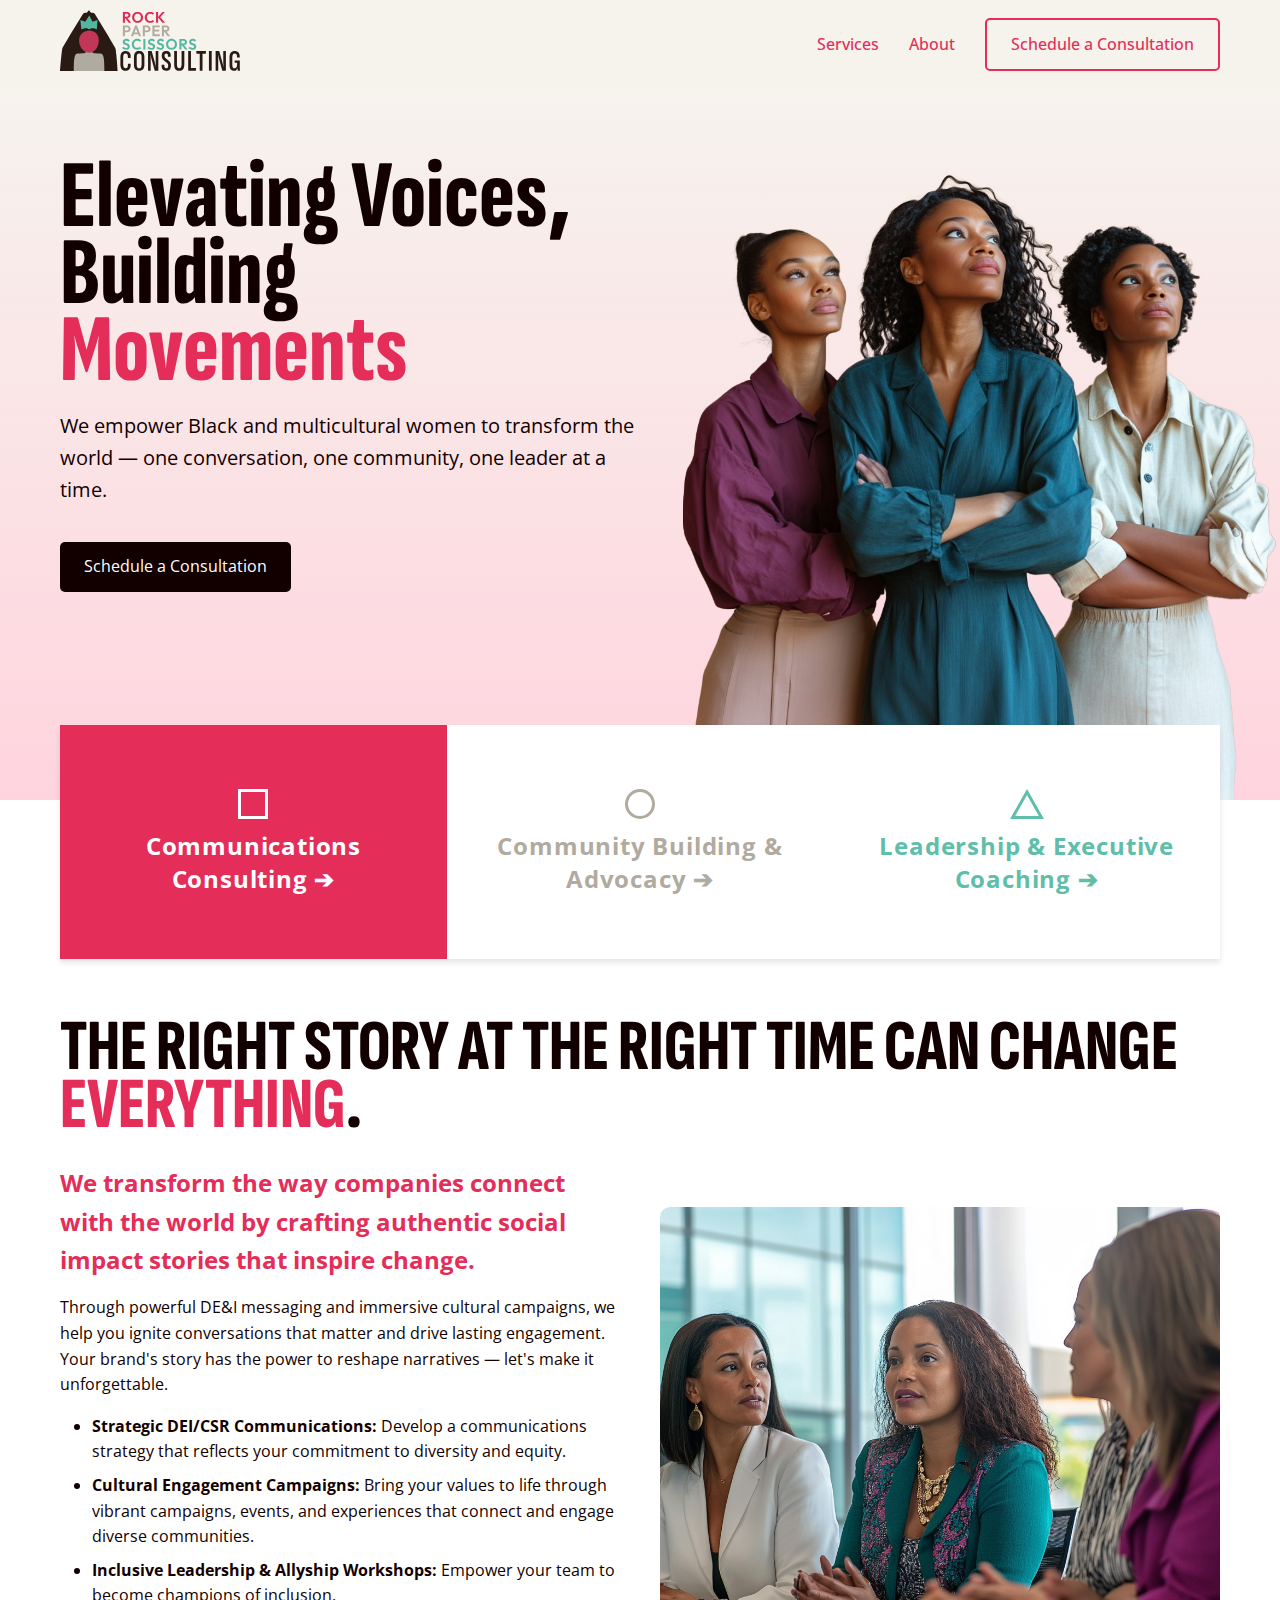
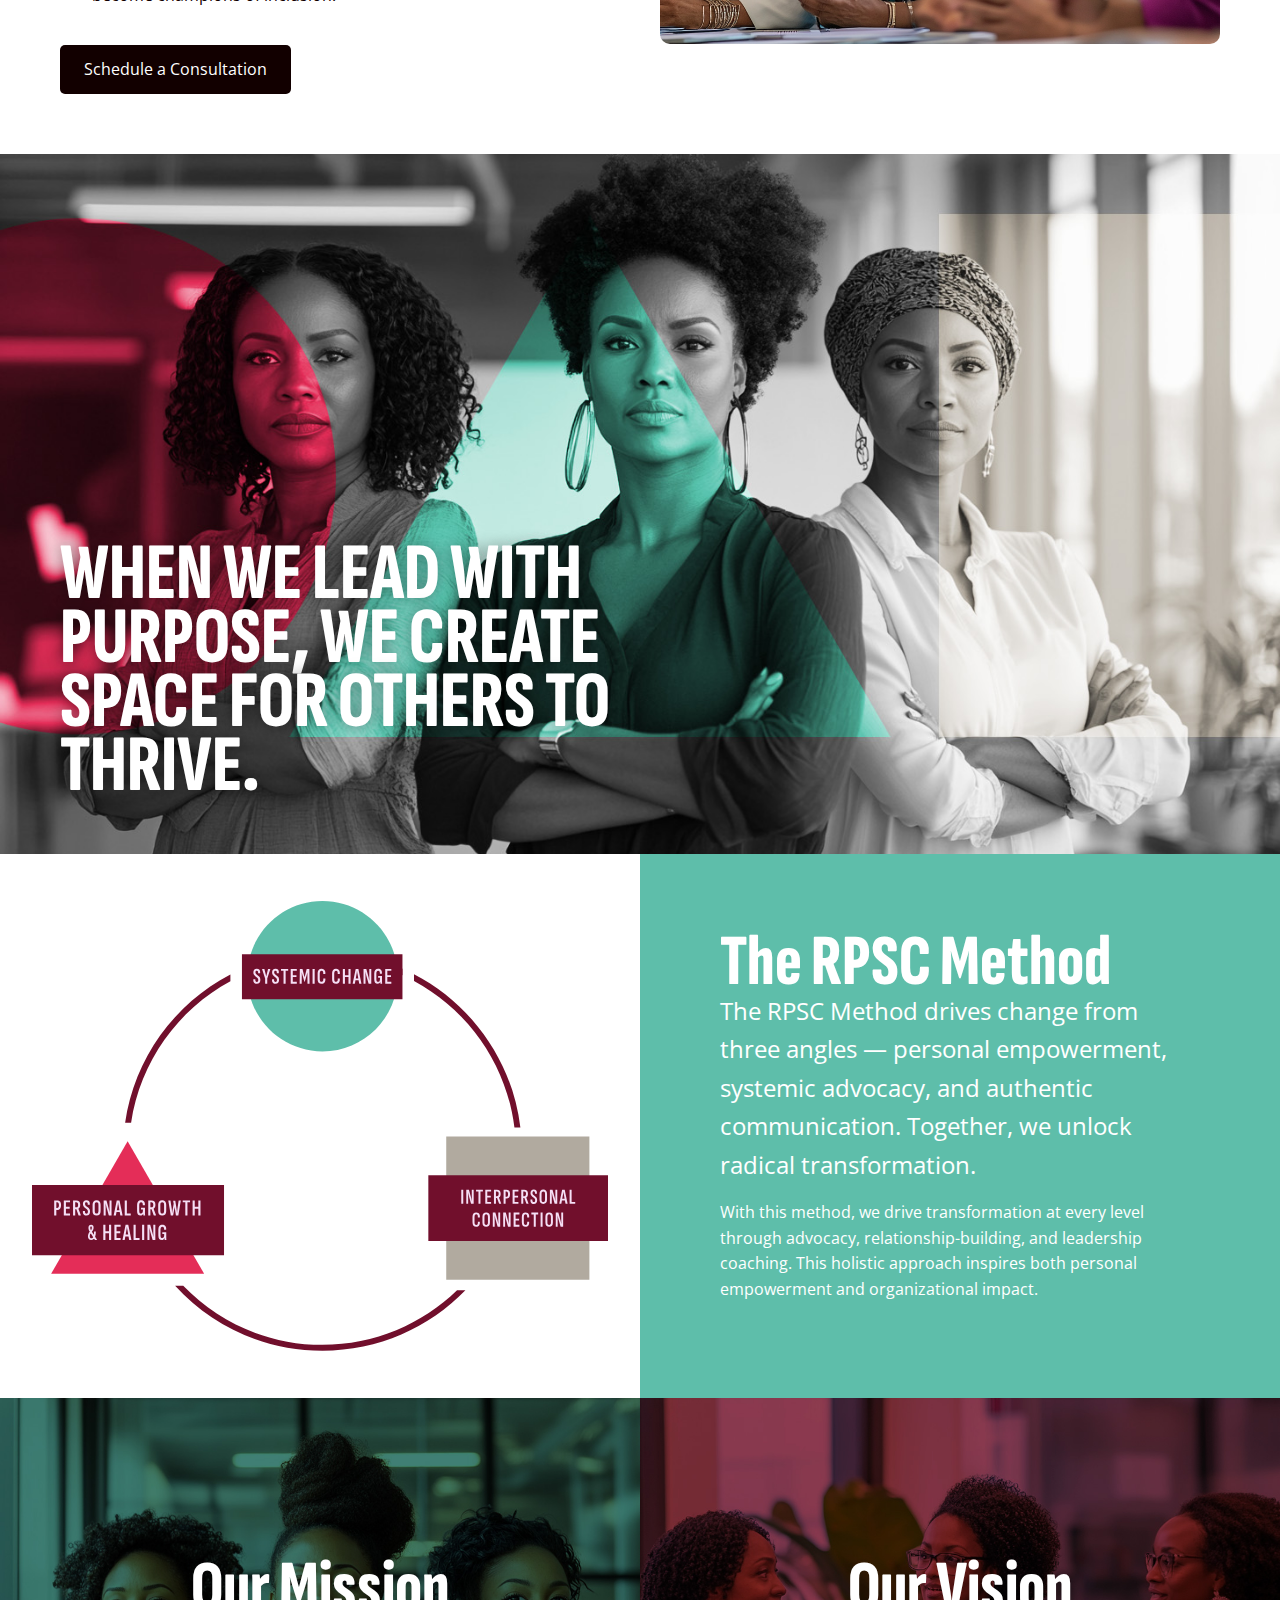
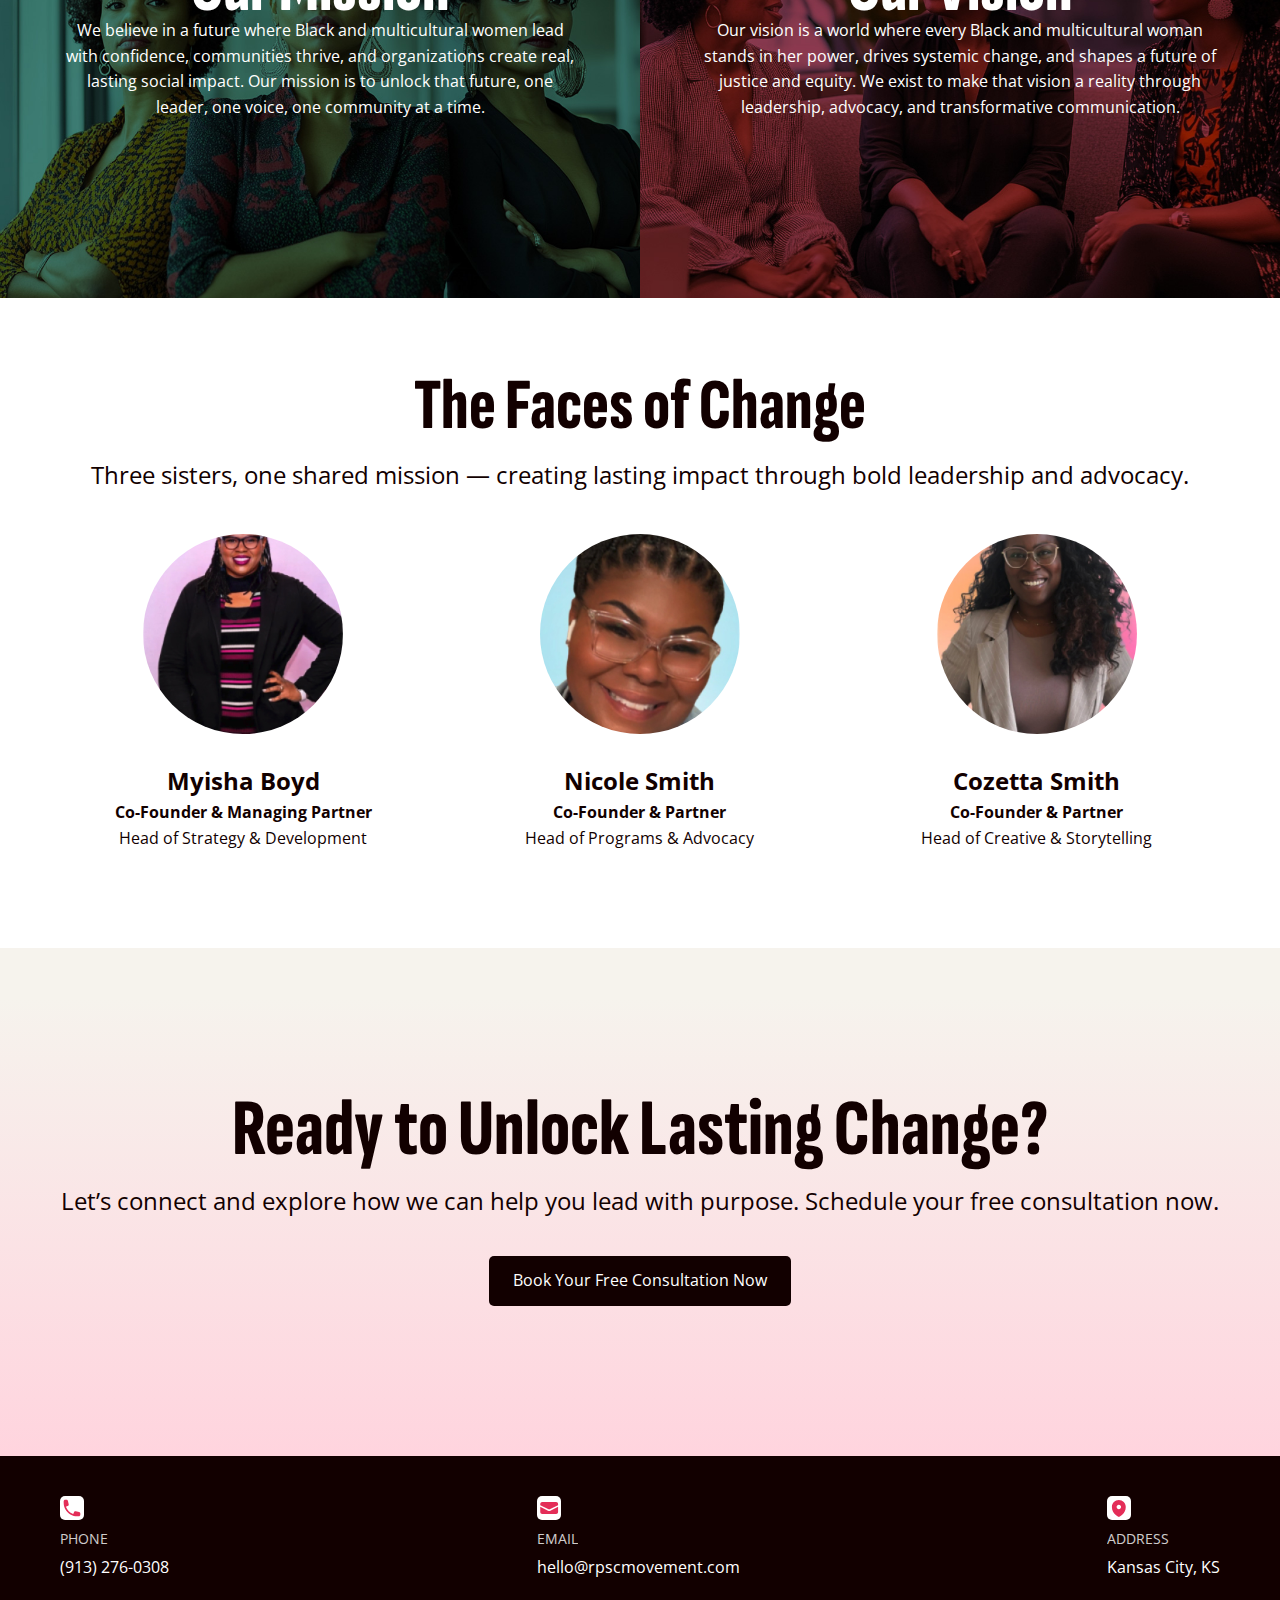
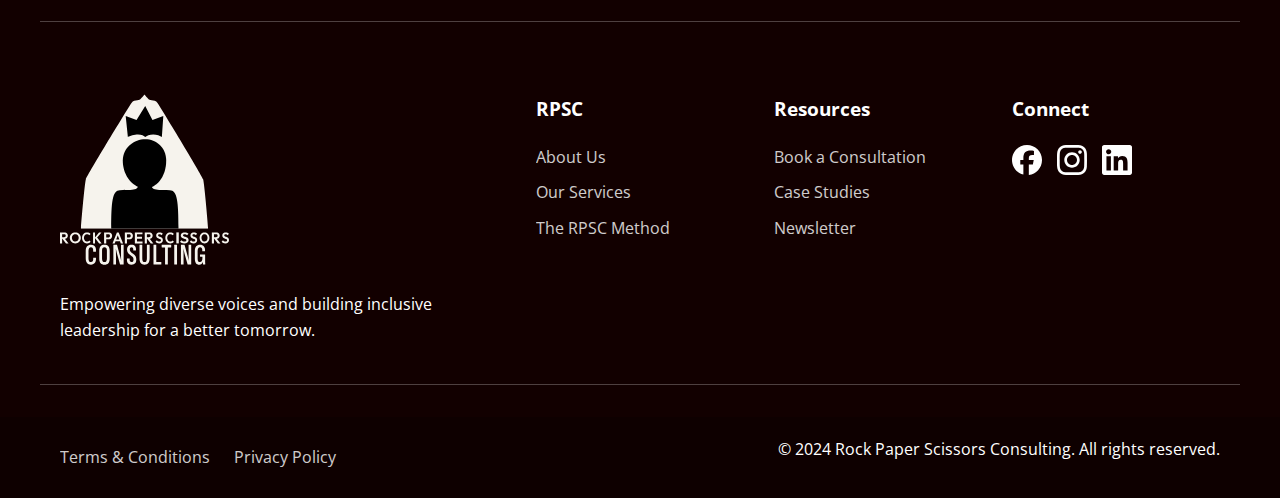
==== commit 176413fd: "added about page" ====
--- a/index.html
+++ b/index.html
@@ -1,261 +1,305 @@
+<!-- index.html -->
 <!DOCTYPE html>
 <html lang="en">
 <head>
+    <meta charset="UTF-8">
+    <meta name="viewport" content="width=device-width, initial-scale=1.0">
+    <meta name="description" content="Empowering Black women and women of color through leadership coaching, advocacy, and DEI-driven communications to create lasting social impact.">
     <title>Leadership, Advocacy, and DEI Communications for Lasting Change | RPSC</title>
     <link rel="apple-touch-icon" sizes="180x180" href="apple-touch-icon.png">
     <link rel="icon" type="image/png" sizes="32x32" href="favicon-32x32.png">
     <link rel="icon" type="image/png" sizes="16x16" href="favicon-16x16.png">
-    <link rel="manifest" href="/site.webmanifest">
-    <link rel="stylesheet" type="text/css" href="style.css">
+    <link rel="stylesheet" href="css/style.css">
+    <link rel="stylesheet" href="css/navigation.css">
+    <link rel="stylesheet" href="css/responsive.css">
+    <link rel="stylesheet" href="css/touch-interactions.css">
     <link rel="preconnect" href="https://fonts.googleapis.com">
     <link rel="preconnect" href="https://fonts.gstatic.com" crossorigin>
     <link href="https://fonts.googleapis.com/css2?family=Open+Sans:ital,wght@0,300..800;1,300..800&family=Sofia+Sans+Extra+Condensed:ital,wght@0,1..1000;1,1..1000&display=swap" rel="stylesheet">
-    <meta charSet="utf-8"/>
-    <meta name="viewport" content="width=device-width, initial-scale=1">
-    <meta name="description" content="Empowering Black women and women of color through leadership coaching, advocacy, and DEI-driven communications to create lasting social impact.">
 </head>
 <body>
-    <header>
-        <nav>
-            <div class="logo"><a href="index.html"><img src="img/logo-horizontal.svg"></a></div>
-            <div id="mobile-menu" class="menu-toggle">
-                <span class="bar"></span>
-                <span class="bar"></span>
-                <span class="bar"></span>
-            </div>
-            <ul class="nav-list">
-                <li><a href="#services">Services</a></li>
-                <li><a href="#leadership">About Us</a></li>
-                <li><a href="https://calendly.com/rpscmovement-myisha" target="_blank" class="cta-button secondary-button">Schedule a Consultation</a></li>
-            </ul>
-        </nav>
-    </header>
-
-    <!-- HERO SECTION -->
+    <!-- Navigation -->
+    <nav class="main-nav">
+        <div class="nav-container">
+            <div class="logo">
+                <a href="index.html"><img src="img/logo-horizontal.svg" alt="RPSC Logo"></a>
+            </div>
+            <div class="nav-links">
+                <a href="#services">Services</a>
+                <a href="about.html">About</a>
+                <a href="https://calendly.com/rpscmovement-myisha" target="_blank" class="cta-button secondary">Schedule a Consultation</a>
+            </div>
+            <div class="mobile-menu-toggle">
+                <span></span>
+                <span></span>
+                <span></span>
+            </div>
+        </div>
+    </nav>
+
+    <!-- Hero Section -->
     <section class="hero">
         <div class="container">
-            <div class="col-6 hero-text">
-                <h1>Elevating Voices, Building <span class="highlight-pink">Movements</span></h1>
-                <p class="subheader">We empower Black and multicultural women to transform the world — one conversation, one community, one leader at a time.</p>
+            <div class="hero-content">
+                <h1>Elevating Voices, Building <span class="pink-text">Movements</span></h1>
+                <p class="tagline">We empower Black and multicultural women to transform the world — one conversation, one community, one leader at a time.</p>
                 <a href="https://calendly.com/rpscmovement-myisha" target="_blank" class="cta-button">Schedule a Consultation</a>
             </div>
-            <div class="col-6 hero-image">
-                <img src="img/hero-illustration.png" alt="Three powerful women looking to the future">
-            </div>
-        </div>
-    </section>
-    
-    <!-- TRUSTED BY SECTION -->
-     <!-- 
-    <section class="trusted-by">
-        <div class="container">
-            <p class="col-12 trusted-by-text">TRUSTED BY</p>
-            <div class="col-4">
-                <img src="img/logo1.png" alt="Company 1 Logo">
-            </div>
-            <div class="col-4">
-                <img src="img/logo2.png" alt="Company 2 Logo">
-            </div>
-            <div class="col-4">
-                <img src="img/logo3.png" alt="Company 3 Logo">
-            </div>
-        </div>
-    </section>
-     -->
-    
-    <!-- SERVICES SECTION -->
-    <section class="services" id="services">
-        <div class="container">            
-            <div class="tabs col-12">
-                <div class="tab" data-tab="tab-1">
-                    <img src="img/icon-white-communications.svg" class="tab-icon active-icon">
-                    <img src="img/icon-color-communications.svg" class="tab-icon inactive-icon">
-                    <h2>Communications Consulting ➔</h2>
-                </div>
-                <div class="tab" data-tab="tab-2">
-                    <img src="img/icon-white-community.svg" class="tab-icon active-icon">
-                    <img src="img/icon-color-community.svg" class="tab-icon inactive-icon">
-                    <h2>Community Building & Advocacy ➔</h2>
-                </div>
-                <div class="tab" data-tab="tab-3">
-                    <img src="img/icon-white-coaching.svg" class="tab-icon active-icon">
-                    <img src="img/icon-color-coaching.svg" class="tab-icon inactive-icon">
-                    <h2>Leadership & Executive Coaching ➔</h2>
-                </div>
-            </div>
-        </div>
-    
-        <!-- Wrap tab-content in a new container -->
-        <div class="tab-contents-container">
-            <div class="tab-content" id="tab-1">
-                <div class="col-12">
-                    <p class="tab-content-quote">The right story at the right time can change <span class="highlight-pink">everything</span>.</p>
-                    <div class="spacer-40"></div>
-                </div>
-                <div class="col-6">
-                    <p class="subheader bold highlight-pink">We transform the way companies connect with the world by crafting authentic social impact stories that inspire change.</p>
-                    <p>Through powerful DE&I messaging and immersive cultural campaigns, we help you ignite conversations that matter and drive lasting engagement. Your brand's story has the power to reshape narratives — let's make it unforgettable.</p>
-                    <ul>
-                        <li><strong>Strategic DEI/CSR Communications:</strong> Develop a communications strategy that reflects your commitment to diversity and equity.</li>
-                        <li><strong>Cultural Engagement Campaigns:</strong> Bring your values to life through vibrant campaigns, events, and experiences that connect and engage diverse communities.</li>
-                        <li><strong>Inclusive Leadership & Allyship Workshops:</strong> Empower your team to become champions of inclusion.</li>
-                    </ul>
-                    <a href="https://calendly.com/rpscmovement-myisha" target="_blank" class="cta-button">Schedule a Consultation</a>
-                </div>
-                <div class="col-6">
-                    <img src="img/communications.jpg" alt="Communications Consulting illustration">
-                </div>
-            </div>
-    
-            <div class="tab-content" id="tab-2" style="display:none;">
-                <div class="col-12">
-                    <p class="tab-content-quote">When we stand together, we become <span class="highlight-stone">unstoppable</span>.</p>
-                    <div class="spacer-40"></div>
-                </div>
-                <div class="col-6">
-                    <p class="subheader bold highlight-stone">We’re on a mission to build a powerful collective of Black and multicultural women, amplifying their voices to create lasting systemic change.</p>
-                    <p>By building powerful communities, driving advocacy, and amplifying voices, we empower changemakers and non-profit organizations to create a future rooted in equity and justice. Together, we are unstoppable — united by our mission to uplift, mobilize, and lead with purpose.</p>
-                    <ul>
-                        <li><strong>Black Femme Fuel Network:</strong> A dynamic community of Black femme leaders.</li>
-                        <li><strong>Mastermind Working Groups:</strong> Collaborative efforts to drive policy reform and leadership growth.</li>
-                        <li><strong>Digital Advocacy & Storytelling:</strong> Mobilize voices, share empowering stories, and inspire global change.</li>
-                    </ul>
-                    <a href="https://calendly.com/rpscmovement-myisha" target="_blank" class="cta-button">Schedule a Consultation</a>
-                </div>
-                <div class="col-6">
-                    <img src="img/community-building.jpg" alt="Community Building & Advocacy illustration">
-                </div>
-            </div>
-    
-            <div class="tab-content" id="tab-3" style="display:none;">
-                <div class="col-12">
-                    <p class="tab-content-quote">Growth isn't about changing who you are—it's about becoming <span class="highlight-teal">more of who you're meant to be</span>.</p>
-                    <div class="spacer-40"></div>
-                </div>
-                <div class="col-6">
-                    <p class="subheader bold highlight-teal">We believe in the boundless potential of Black and multicultural women to lead with passion, resilience, and grace.</p>
-                    <p>Our coaching is designed to help you unlock your greatness, elevate your leadership, and create the life you've always envisioned. With every step, you’ll discover new strengths, new purpose, and the power to turn your dreams into reality.</p>
-                    <ul>
-                        <li><strong>Executive & Leadership Coaching:</strong> Step into your power, embrace your potential, and lead with confidence.</li>
-                        <li><strong>Empowerment & Alignment Coaching:</strong> Align your goals with your passions, and transform your vision into reality.</li>
-                        <li><strong>Group Coaching & Workshops:</strong> Experience collective growth in inspiring workshops.</li>
-                    </ul>
-                    <a href="https://calendly.com/rpscmovement-myisha" target="_blank" class="cta-button">Schedule a Consultation</a>
-                </div>
-                <div class="col-6">
-                    <img src="img/leadership.jpg" alt="Leadership Coaching illustration">
-                </div>
-            </div>
-        </div> <!-- End of tab-contents-container -->
-    </section>
-
-    <div class="spacer-120"></div>
-
-    <!-- FULL-WIDTH IMAGE -->
-    <section class="quote">
-        <div class="container">
-            <div class="col-6">
-                <p>When we lead with purpose, we create space for others to thrive.</p>
-            </div>
-        </div>
-    </section>
-
-
-
-
-    <div class="spacer-120"></div>
-
-    <!-- LEADERSHIP SECTION -->
-    <section class="leadership" id="leadership">
-        <div class="container text-center">
-            <h2 class="col-12">The Faces of Change</h2>
-            <p class="col-12 subheader">Three sisters, one shared mission — creating lasting impact through bold leadership and advocacy.</p>
-            <div class="col-4">
-                <img src="img/myisha.jpg" alt="Myisha Boyd portrait">
-                <p class="subheader bold">Myisha Boyd</p>
-                <p class="bold">Co-Founder & Managing Partner</p>
-                <p>Strategy & Development</p>
-            </div>
-            <div class="col-4">
-                <img src="img/nicole.jpg" alt="Nicole Smith portrait">
-                <p class="subheader bold">Nicole Smith</p>
-                <p class="bold">Co-Founder & Partner</p>
-                <p >Programs & Advocacy</p>
-            </div>
-            <div class="col-4">
-                <img src="img/cozetta.jpg" alt="Cozetta Smith portrait">
-                <p class="subheader bold">Cozetta Smith</p>
-                <p class="bold">Co-Founder & Partner</p>
-                <p>Strategy & Development</p>
-            </div>
-        </div>
-    </section>
-
-    <div class="spacer-120"></div>
-            
-    <!-- CTA SECTION -->
-    <section class="cta">
-        <div class="container text-center">
-            <div class="col-12">
-                <h2>Ready to Unlock Lasting Change?</h2>
-                <p class="subheader">Let's connect and explore how we can help you lead with purpose. Schedule your free consultation now.</p>
-                <div class="spacer-40"></div>
-                <a href="https://calendly.com/rpscmovement-myisha" target="_blank" class="cta-button">Book Your Free Consultation Now</a>
-            </div>
-        </div>
-    </section>
-    
+        </div>
+        <div class="hero-image">
+            <img src="img/hero-illustration.png" alt="Hero Image">
+        </div>
+    </section>
+
+    <!-- Service Tabs -->
+    <section class="service-tabs" id="services">
+        <div class="container">
+            <div class="tabs">
+                <button class="tab-button active" data-tab="service1" id="tab-1">
+                    <svg width="30" height="30" viewBox="0 0 30 30" fill="none" xmlns="http://www.w3.org/2000/svg">
+                        <rect x="1.5" y="1.5" width="27" height="27" stroke-width="3"/>
+                    </svg>                        
+                    Communications Consulting ➔
+                </button>
+                <button class="tab-button" data-tab="service2" id="tab-2">
+                    <svg width="30" height="30" viewBox="0 0 30 30" fill="none" xmlns="http://www.w3.org/2000/svg">
+                        <circle cx="15" cy="15" r="13.5" stroke-width="3"/>
+                    </svg>                        
+                    Community Building & Advocacy ➔
+                </button>
+                <button class="tab-button" data-tab="service3" id="tab-3">
+                    <svg width="34" height="30" viewBox="0 0 34 30" fill="none" xmlns="http://www.w3.org/2000/svg">
+                        <path d="M2.57409 28.5L17 3.04252L31.4259 28.5H2.57409Z" stroke-width="3"/>
+                    </svg>                        
+                    Leadership & Executive Coaching ➔
+                </button>
+            </div>
+        </div>
+    </section>
+
+    <!-- Services Section -->
+    <section class="services">
+        <div class="container">
+            <div class="service-content" id="service1">
+                <h2 class="uppercase">The right story at the right time can change <span class="pink-text">everything</span>.</h2>
+                <div class="service-grid">
+                    <div class="service-text">
+                        <p class="pink-text bold bigger-text">We transform the way companies connect with the world by crafting authentic social impact stories that inspire change.</p>
+                        <p>Through powerful DE&I messaging and immersive cultural campaigns, we help you ignite conversations that matter and drive lasting engagement. Your brand's story has the power to reshape narratives — let's make it unforgettable.</p>
+                        <ul>
+                            <li><span class="bold">Strategic DEI/CSR Communications:</span> Develop a communications strategy that reflects your commitment to diversity and equity.</li>
+                            <li><span class="bold">Cultural Engagement Campaigns:</span> Bring your values to life through vibrant campaigns, events, and experiences that connect and engage diverse communities.</li>
+                            <li><span class="bold">Inclusive Leadership & Allyship Workshops:</span> Empower your team to become champions of inclusion.</li>
+                        </ul>
+                        <a href="https://calendly.com/rpscmovement-myisha" target="_blank" class="cta-button">Schedule a Consultation</a>
+                    </div>
+                    <div class="service-image">
+                        <img src="img/communications.jpg" alt="Strategic Communications">
+                    </div>
+                </div>
+            </div>
+            <div class="service-content" id="service2">
+                <h2 class="uppercase">When we stand together, we become <span class="stone-text">unstoppable</span>.</h2>
+                <div class="service-grid">
+                    <div class="service-text">
+                        <p class="stone-text bold bigger-text">We're on a mission to build a powerful collective of Black and multicultural women, amplifying their voices to create lasting systemic change.</p>
+                        <p>By building powerful communities, driving advocacy, and amplifying voices, we empower changemakers and non-profit organizations to create a future rooted in equity and justice. Together, we are unstoppable — united by our mission to uplift, mobilize, and lead with purpose.</p>
+                        <ul>
+                            <li><span class="bold">Black Femme Fuel Network:</span> A dynamic community of Black femme leaders.</li>
+                            <li><span class="bold">Mastermind Working Groups:</span> Collaborative efforts to drive policy reform and leadership growth.</li>
+                            <li><span class="bold">Digital Advocacy & Storytelling:</span> Mobilize voices, share empowering stories, and inspire global change.</li>
+                        </ul>
+                        <a href="https://calendly.com/rpscmovement-myisha" target="_blank" class="cta-button">Schedule a Consultation</a>
+                    </div>
+                    <div class="service-image">
+                        <img src="img/community-building.jpg" alt="Strategic Communications">
+                    </div>
+                </div>
+            </div>
+            <div class="service-content" id="service3">
+                <h2 class="uppercase">Growth isn't about changing who you are—it's about becoming <span class="teal-text">more of who you're meant to be</span>.</h2>
+                <div class="service-grid">
+                    <div class="service-text">
+                        <p class="teal-text bold bigger-text">We believe in the boundless potential of Black and multicultural women to lead with passion, resilience, and grace.</p>
+                        <p>Our coaching is designed to help you unlock your greatness, elevate your leadership, and create the life you've always envisioned. With every step, you'll discover new strengths, new purpose, and the power to turn your dreams into reality.</p>
+                        <ul>
+                            <li><span class="bold">Executive & Leadership Coaching:</span> Step into your power, embrace your potential, and lead with confidence.</li>
+                            <li><span class="bold">Empowerment & Alignment Coaching:</span> Align your goals with your passions, and transform your vision into reality.</li>
+                            <li><span class="bold">Group Coaching & Workshops:</span> Experience collective growth in inspiring workshops.</li>
+                        </ul>
+                        <a href="https://calendly.com/rpscmovement-myisha" target="_blank" class="cta-button">Schedule a Consultation</a>
+                    </div>
+                    <div class="service-image">
+                        <img src="img/leadership.jpg" alt="Strategic Communications">
+                    </div>
+                </div>
+            </div>
+        </div>
+    </section>
+
+    <!-- Quote Section -->
+    <section class="quote-section" style="background-image: url('img/bg-image.jpg');">
+        <div class="overlay">
+            <div class="container">
+                <p class="quote uppercase">When we lead with purpose, we create space for others to thrive.</p>
+            </div>
+        </div>
+    </section>
+
+    <!-- RPSC Method Section -->
+    <section class="grid" id="rpsc-method">
+        <div class="method-image">
+            <img src="img/rpsc-method.svg" alt="RPSC Method">
+        </div>
+        <div class="method-content">
+                <h2>The RPSC Method</h2>
+                <p class="bigger-text">The RPSC Method drives change from three angles — personal empowerment, systemic advocacy, and authentic communication. Together, we unlock radical transformation.</p>
+                <p>With this method, we drive transformation at every level through advocacy, relationship-building, and leadership coaching. This holistic approach inspires both personal empowerment and organizational impact.</p>
+        </div>
+    </section>
+
+    <!-- Mission and Vision Section -->
+    <section class="grid">
+        <div class="mission" style="background-image: url('img/mission.jpg')">
+            <div class="overlay">
+                <h2>Our Mission</h2>
+                <p>We believe in a future where Black and multicultural women lead with confidence, communities thrive, and organizations create real, lasting social impact. Our mission is to unlock that future, one leader, one voice, one community at a time.</p>
+            </div>
+        </div>
+        <div class="vision" style="background-image: url('img/vision.jpg')">
+            <div class="overlay">
+                <h2>Our Vision</h2>
+                <p>Our vision is a world where every Black and multicultural woman stands in her power, drives systemic change, and shapes a future of justice and equity. We exist to make that vision a reality through leadership, advocacy, and transformative communication.</p>
+            </div>
+        </div>
+    </section>
+
+    <!-- Leadership Section -->
+    <section class="leadership">
+        <div class="container">
+            <h2>The Faces of Change</h2>
+            <p class="section-intro bigger-text">Three sisters, one shared mission — creating lasting impact through bold leadership and advocacy.</p>
+            <div class="leadership-grid">
+                <div class="leader">
+                    <img src="img/myisha.jpg" alt="Leader 1">
+                    <p><span class="bold bigger-text">Myisha Boyd</span><br><span class="bold">Co-Founder & Managing Partner</span><br>Head of Strategy & Development</p>
+                </div>
+                <div class="leader">
+                    <img src="img/nicole.jpg" alt="Leader 2">
+                    <p><span class="bold bigger-text">Nicole Smith</span><br><span class="bold">Co-Founder & Partner</span><br>Head of Programs & Advocacy</p>
+                </div>
+                <div class="leader">
+                    <img src="img/cozetta.jpg" alt="Leader 3">
+                    <p><span class="bold bigger-text">Cozetta Smith</span><br><span class="bold">Co-Founder & Partner</span><br>Head of Creative & Storytelling</p>
+                </div>
+            </div>
+        </div>
+    </section>
+
+    <!-- CTA Section -->
+    <section class="cta-section">
+        <div class="container">
+            <h2>Ready to Unlock Lasting Change?</h2>
+            <p class="bigger-text">Let’s connect and explore how we can help you lead with purpose. Schedule your free consultation now.</p>
+            <a href="https://calendly.com/rpscmovement-myisha" target="_blank" class="cta-button">Book Your Free Consultation Now</a>
+        </div>
+    </section>
+
+    <!-- Footer -->
     <footer>
-        <div class="container">
-            <!-- Logo section -->
-            <div class="col-2">
-                <img src="img/logo-footer.svg" alt="Footer logo">
-            </div>
-
-            <div class="col-3"></div>
-    
-            <!-- About section with links -->
-            <div class="col-2">
-                <ul>
-                    <li><strong>About</strong></li>
-                    <li><a href="#services">Services</a></li>
-                    <li><a href="#rpsc-method">The RSPC Method</a></li>
-                    <li><a href="#leadership">Leadership</a></li>
-                    <li><a href="#">Contact Us</a></li>
-                </ul>
-            </div>
-    
-            <!-- Contact section with email, phone, and location -->
-            <div class="col-3">
-                <ul>
-                    <li><strong>Contact</strong></li>
-                    <li><a href="mailto:hello@rpscmovement.com">hello@rpscmovement.com</a></li>
-                    <li><a href="tel:913-276-0308">(913) 276-0308</a></li>
-                    <li>Kansas City, KS</li>
-                </ul>
-            </div>
-    
-            <!-- Follow Us section with social media icons -->
-            <div class="col-2">
-                <strong>Follow Us</strong>
-                <div class="social-icons">
-                    <a href="https://www.facebook.com/rockpaperscissorsconsulting/" target="_blank"><img src="img/facebook-icon.svg" alt="Facebook"></a>
-                    <a href="https://www.instagram.com/rockpaperscissorsconsulting/?hl=en" target="_blank"><img src="img/instagram-icon.svg" alt="Instagram"></a>
-                    <a href="https://www.linkedin.com/company/rockpaperscissorsconsulting" target="_blank"><img src="img/linkedin-icon.svg" alt="LinkedIn"></a>
-                </div>
-            </div>
-        </div>
-    
-        <!-- Bottom section for terms, privacy policy, and copyright -->
+        <div class="footer-top">
+            <div class="container">
+                <div class="contact-info">
+                    <div class="contact-item">
+                        <a href="tel:913-276-0308">
+                            <svg width="20" height="20" viewBox="0 0 20 20" fill="none" xmlns="http://www.w3.org/2000/svg">
+                                <path fill-rule="evenodd" clip-rule="evenodd" d="M2 3.5C2 2.67157 2.67157 2 3.5 2H4.64837C5.35142 2 5.96014 2.4883 6.11265 3.1746L6.82887 6.39757C7.00105 7.17238 6.53984 7.9472 5.77667 8.16525L4.84388 8.43176C4.4331 8.54913 4.20107 8.98665 4.36396 9.38159C5.53001 12.2087 7.79126 14.47 10.6184 15.636C11.0134 15.7989 11.4509 15.5669 11.5682 15.1561L11.8348 14.2233C12.0528 13.4602 12.8276 12.999 13.6024 13.1711L16.8254 13.8873C17.5117 14.0399 18 14.6486 18 15.3516V16.5C18 17.3284 17.3284 18 16.5 18H15C13.8514 18 12.7366 17.8509 11.6742 17.5705C7.16665 16.3809 3.61908 12.8334 2.42949 8.32576C2.14913 7.26341 2 6.14856 2 5V3.5Z"/>
+                            </svg>
+                            <div class="contact-details">
+                                <span class="contact-label">Phone</span>
+                                <p>(913) 276-0308</p>
+                            </div>
+                        </a>
+                    </div>
+                    <div class="contact-item">
+                        <a href="mailto:hello@rpscmovement.com">
+                            <svg width="21" height="20" viewBox="0 0 21 20" fill="none" xmlns="http://www.w3.org/2000/svg" id="email">
+                                <path d="M3.66663 4C2.56206 4 1.66663 4.89543 1.66663 6V7.16147L10.1076 11.382C10.4595 11.5579 10.8737 11.5579 11.2256 11.382L19.6666 7.16147V6C19.6666 4.89543 18.7712 4 17.6666 4H3.66663Z"/>
+                                <path d="M19.6666 8.83853L11.8965 12.7236C11.1223 13.1107 10.211 13.1107 9.43679 12.7236L1.66663 8.83853V14C1.66663 15.1046 2.56206 16 3.66663 16H17.6666C18.7712 16 19.6666 15.1046 19.6666 14V8.83853Z"/>
+                            </svg>
+                            <div class="contact-details">
+                                <span class="contact-label">Email</span>
+                                <p>hello@rpscmovement.com</p>
+                            </div>
+                        </a>
+                    </div>
+                    <div class="contact-item">
+                        <a href="#">
+                            <svg width="21" height="20" viewBox="0 0 21 20" fill="none" xmlns="http://www.w3.org/2000/svg">
+                                <path fill-rule="evenodd" clip-rule="evenodd" d="M10.0235 18.933L10.0263 18.9342C10.2234 19.02 10.3334 19 10.3334 19C10.3334 19 10.4434 19.02 10.6413 18.9339L10.6433 18.933L10.649 18.9304L10.6672 18.922C10.6822 18.915 10.703 18.9052 10.7293 18.8926C10.7817 18.8673 10.8559 18.8306 10.9487 18.7822C11.1342 18.6855 11.3946 18.5419 11.705 18.3495C12.3246 17.9655 13.1507 17.3826 13.9789 16.5844C15.6355 14.9876 17.3334 12.4925 17.3334 9C17.3334 5.13401 14.1994 2 10.3334 2C6.46738 2 3.33337 5.13401 3.33337 9C3.33337 12.4925 5.03121 14.9876 6.68789 16.5844C7.51601 17.3826 8.34214 17.9655 8.96172 18.3495C9.27216 18.5419 9.5326 18.6855 9.71805 18.7822C9.81082 18.8306 9.885 18.8673 9.93747 18.8926C9.96371 18.9052 9.98454 18.915 9.99957 18.922L10.0177 18.9304L10.0235 18.933ZM10.3334 11.25C11.576 11.25 12.5834 10.2426 12.5834 9C12.5834 7.75736 11.576 6.75 10.3334 6.75C9.09073 6.75 8.08337 7.75736 8.08337 9C8.08337 10.2426 9.09073 11.25 10.3334 11.25Z"/>
+                            </svg>
+                            <div class="contact-details">
+                                <span class="contact-label">Address</span>
+                                <p>Kansas City, KS</p>
+                            </div>
+                        </a>
+                    </div>
+                </div>
+            </div>
+        </div>
+        
+        <div class="footer-main">
+            <div class="container">
+                <div class="footer-grid">
+                    <div class="footer-col logo">
+                        <img src="img/logo-footer.svg" alt="Footer logo">
+                        <p>Empowering diverse voices and building inclusive leadership for a better tomorrow.</p>
+                    </div>
+                    <div class="footer-col">
+                        <h3>RPSC</h3>
+                        <ul>
+                            <li><a href="about.html">About Us</a></li>
+                            <li><a href="#services">Our Services</a></li>
+                            <li><a href="#rpsc-method">The RPSC Method</a></li>
+                        </ul>
+                    </div>
+                    <div class="footer-col">
+                        <h3>Resources</h3>
+                        <ul>
+                            <li><a href="https://calendly.com/rpscmovement-myisha" target="_blank">Book a Consultation</a></li>
+                            <li><a href="#">Case Studies</a></li>
+                            <li><a href="#">Newsletter</a></li>
+                        </ul>
+                    </div>
+                    <div class="footer-col social">
+                        <h3>Connect</h3>
+                        <div class="social-links">
+                            <a href="https://www.facebook.com/rockpaperscissorsconsulting/" target="_blank"><img src="img/facebook-icon.svg" alt="Facebook"></a>
+                            <a href="https://www.instagram.com/rockpaperscissorsconsulting/?hl=en" target="_blank"><img src="img/instagram-icon.svg" alt="Instagram"></a>
+                            <a href="https://www.linkedin.com/company/rockpaperscissorsconsulting" target="_blank"><img src="img/linkedin-icon.svg" alt="LinkedIn"></a>
+                        </div>
+                    </div>
+                </div>
+            </div>
+        </div>
+
         <div class="footer-bottom">
-            <div class="footer-links">
-              <a href="#">Terms & Conditions</a>
-              <a href="#">Privacy Policy</a>
-            </div>
-            <p>© 2024 Rock Paper Scissors Consulting. All rights reserved.</p>
+            <div class="container">
+                <div class="footer-bottom-content">
+                    <div class="legal-links">
+                        <a href="#">Terms & Conditions</a>
+                        <a href="#">Privacy Policy</a>
+                    </div>
+                    <div class="copyright">
+                        <p>&copy; 2024 Rock Paper Scissors Consulting. All rights reserved.</p>
+                    </div>
+                </div>
+            </div>
         </div>
     </footer>
-    <script src="tabs.js"></script>
-    <script src="nav.js"></script>
+
+    <script src="js/main.js"></script>
+    <script src="js/tabs.js"></script>
+    <script src="js/touch-interactions.js"></script>
 </body>
 </html>--- a/css/style.css
+++ b/css/style.css
@@ -0,0 +1,544 @@
+/* style.css */
+:root {
+    --teal: #5EBEAA;
+    --pink: #E42D58;
+    --stone: #B1AA9F;
+    --primary-color: #120000;
+    --accent-color: #FF6B6B;
+    --light-bg: #F5F5F5;
+    --container-width: 1200px;
+}
+
+* {
+    margin: 0;
+    padding: 0;
+    box-sizing: border-box;
+}
+
+body {
+    font-family: 'Open Sans', sans-serif;
+    line-height: 1.6;
+    color: var(--primary-color);
+}
+
+a {
+    text-decoration: none;
+    color: inherit;
+}
+
+.container {
+    max-width: var(--container-width);
+    margin: 0 auto;
+    padding: 0 20px;
+}
+
+.cta-button {
+    font-family: 'Open Sans', sans-serif;
+    background-color: var(--primary-color);
+    color: #fff;
+    border: none;
+    border-radius: 5px;
+    font-size: 1rem;
+    padding: 0.75rem 1.5rem;
+    display: inline-block;
+    margin-top: 20px;
+}
+
+.secondary {
+    background-color: transparent;
+    border: 2px solid #E42D58;
+    color: #E42D58;
+}
+
+.cta-button:hover {
+    background-color: #3A2828;
+}
+
+.secondary:hover {
+    background-color: #E42D58;
+    border: 2px solid #E42D58;
+    color: #fff;
+}
+
+.spacer-20 {
+    height: 20px;
+}
+
+.spacer-40 {
+    height: 40px;
+}
+
+.spacer-80 {
+    height: 80px;
+}
+
+.spacer-120 {
+    height: 120px;
+}
+
+/* Typography */
+p, ul {
+    margin-bottom: 1rem;
+}
+
+li {
+    margin-bottom: .5rem;
+}
+
+h1 {
+    font-size: 6rem;
+    line-height: 0.85;
+}
+
+h2 {
+    font-size: 4.5rem;
+}
+
+h1, h2, .quote {
+    font-family: "Sofia Sans Extra Condensed", system-ui;
+    font-weight: 800;
+    line-height: .8;
+}
+
+.bold {
+    font-weight: 700;
+}
+
+.pink-text {
+    color: var(--pink);
+}
+
+.teal-text {
+    color: var(--teal);
+}
+
+.stone-text {
+    color: var(--stone);
+}
+
+.black-text {
+    color: #000;
+}
+
+.white-text {
+    color: #fff;
+}
+
+.bigger-text {
+    font-size: 1.5rem !important;
+}
+
+.small-text {
+    font-size: 1rem !important;
+}
+
+.uppercase {
+    text-transform: uppercase;
+}
+
+/* Hero Section */
+.hero {
+    min-height: 800px;
+    height: 55vh;
+    padding: 100px 0;
+    background: rgb(255,212,222);
+    background: linear-gradient(0deg, rgba(255,212,222,1) 0%, rgba(246,243,237,1) 90%);
+    position: relative;
+    overflow: hidden;
+}
+
+.hero .container {
+    position: relative;
+    z-index: 2;
+}
+
+.hero-content {
+    width: 50%;
+    padding-top: 60px;
+}
+
+.hero-content h1 {
+    margin-bottom: 20px;
+    color: var(--secondary-color);
+}
+
+.hero-content .tagline {
+    font-size: 1.25rem;
+}
+
+.hero-image {
+    position: absolute;
+    right: 0;
+    bottom: 0;
+    width: 50%;
+    height: auto;
+    z-index: 1;
+}
+
+.hero-image img {
+    width: 100%;
+    height: auto;
+    display: block;
+    object-fit: contain;
+    object-position: bottom right;
+}
+
+/* Service Tabs */
+.service-tabs {
+    margin-top: -75px;
+    position: relative;
+    z-index: 2;
+}
+
+.tabs {
+    display: grid;
+    grid-template-columns: repeat(3, 1fr);
+    background: white;
+    box-shadow: 0 4px 6px rgba(0, 0, 0, 0.1);
+}
+
+.tab-button {
+    font-family: 'Open Sans', sans-serif;
+    font-weight: 700;
+    letter-spacing: 0.05rem;
+    border: none;
+    background: white;
+    padding: 4rem 1.5rem;
+    font-size: 1.5rem;
+    cursor: pointer;
+    transition: all 0.3s ease;
+    display: flex;
+    flex-direction: column;
+    align-items: center;
+    gap: 10px;
+}
+
+#tab-1 {
+    color: var(--pink);
+}
+
+#tab-1 svg {
+    stroke: var(--pink);
+}
+
+#tab-1:hover:not(.active) {
+    background-color: #FBE0E6;
+}
+
+#tab-1.active {
+    background-color: var(--pink);
+    color: white;
+}
+
+#tab-1.active svg {
+    stroke: white;
+}
+
+#tab-2 {
+    color: var(--stone);
+}
+
+#tab-2 svg {
+    stroke: var(--stone);
+}
+
+#tab-2:hover:not(.active) {
+    background-color: #F0EDE9;
+}
+
+#tab-2.active {
+    background-color: var(--stone);
+    color: white;
+}
+
+#tab-2.active svg {
+    stroke: white;
+}
+
+#tab-3 {
+    color: var(--teal);
+}
+
+#tab-3 svg {
+    stroke: var(--teal);
+}
+
+#tab-3:hover:not(.active) {
+    background-color: #E7F5F2;
+}
+
+#tab-3.active {
+    background-color: var(--teal);
+    color: white;
+}
+
+#tab-3.active svg {
+    stroke: white;
+}
+
+/* Services Section */
+.services {
+    padding: 60px 0;
+}
+
+.service-grid {
+    display: grid;
+    grid-template-columns: 1fr 1fr;
+    gap: 40px;
+    align-items: center;
+    margin-top: 30px;
+}
+
+.service-text li {
+    margin-left: 2rem;
+}
+
+.service-image img {
+    width: 100%;
+    height: auto;
+    border-radius: 10px;
+}
+
+/* Quote Section */
+.quote-section {
+    height: 700px;
+    min-height: 50vh;
+    background-size: cover;
+    background-position: center;
+    position: relative;
+}
+
+.quote {
+    color: white;
+    position: absolute;
+    font-size: 5rem;
+    line-height: 0.8;
+    bottom: 40px;
+    width: 50%;
+    text-shadow: 0px 0px 15px rgba(0, 0, 0, 0.4);
+}
+
+/* RPSC Method Section */
+.rpsc-method {
+    display: grid;
+}
+
+.method-content {
+    background-color: var(--teal);
+    padding: 80px;
+    color: white;
+}
+
+.method-image {
+    background-color: #fff;
+}
+
+.method-image img {
+    width: 100%;
+    height: 100%;
+    object-fit:fill;
+    padding: 2rem;
+}
+
+.method-grid {
+    display: grid;
+    grid-template-columns: 1fr 1fr;
+    gap: 20px;
+    align-items: center;
+}
+
+/* Mission and Vision Section */
+.grid {
+    display: grid;
+    grid-template-columns: 1fr 1fr;
+}
+
+.mission, .vision {
+    position: relative;
+    min-height: 500px;
+    background-size: cover;
+    background-position: center;
+    display: flex;
+    align-items: center;
+    justify-content: center;
+    text-align: center;
+    color: white;
+}
+
+.mission .overlay, .vision .overlay {
+    padding: 60px;
+    width: 100%;
+    height: 100%;
+    display: flex;
+    flex-direction: column;
+    justify-content: center;
+}
+
+/* Leadership Section */
+.leadership {
+    padding: 80px 0;
+    text-align: center;
+}
+
+.leadership-grid {
+    display: grid;
+    grid-template-columns: repeat(3, 1fr);
+    gap: 30px;
+    margin-top: 40px;
+}
+
+.leader img {
+    width: 200px;
+    height: 200px;
+    border-radius: 50%;
+    margin-bottom: 20px;
+    object-fit: cover;
+}
+
+.leadership h2 {
+    margin-bottom: 20px;
+}
+
+/* CTA Section */
+.cta-section {
+    background: rgb(255,212,222);
+    background: linear-gradient(0deg, rgba(255,212,222,1) 0%, rgba(246,243,237,1) 90%);
+    padding: 150px 0;
+    text-align: center;
+}
+
+.cta-section h2 {
+    font-size: 5rem;
+    margin-bottom: 20px;
+}
+
+/* Footer Styles */
+footer {
+    background: var(--primary-color);
+    color: white;
+}
+
+.footer-top {
+    padding: 2.5rem 0;
+}
+
+.footer-top .container, .footer-main .container {
+    padding-bottom: 1.5rem;
+    border-bottom: 1px solid #4e4040;
+}
+
+.contact-item svg {
+    fill: var(--pink);
+    background-color: #fff;
+    height: 1.5rem;
+    width: 1.5rem;
+    padding: .1rem;
+    border-radius: 5px;
+}
+
+.contact-info {
+    display: flex;
+    justify-content: space-between;
+    align-items: flex-start;
+}
+
+.contact-item {
+    display: flex;
+    align-items: center;
+    gap: 10px;
+}
+
+.contact-item .label {
+    font-size: 0.9rem;
+    letter-spacing: 1px;
+    opacity: 0.7;
+}
+
+.contact-item i {
+    font-size: 1.5rem;
+    margin-bottom: 10px;
+}
+
+.contact-details {
+    display: flex;
+    flex-direction: column;
+    align-items: flex-start;
+}
+
+.contact-label {
+    font-size: 0.9rem;
+    text-transform: uppercase;
+    opacity: 0.8;
+    margin-bottom: 5px;
+}
+
+.footer-main {
+    padding: 2rem 0;
+}
+
+.footer-grid {
+    display: grid;
+    grid-template-columns: repeat(5, 1fr);
+    gap: 30px;
+}
+
+.footer-col.logo {
+    grid-column: span 2;
+}
+
+.footer-col.logo img {
+    max-width: 200px;
+    margin-bottom: 20px;
+}
+
+.footer-col h3 {
+    margin-bottom: 20px;
+    font-size: 1.2rem;
+}
+
+.footer-col ul {
+    list-style: none;
+}
+
+.footer-col ul li {
+    margin-bottom: 10px;
+}
+
+.footer-col ul li a {
+    color: white;
+    text-decoration: none;
+    opacity: 0.8;
+    transition: opacity 0.3s ease;
+}
+
+.footer-col ul li a:hover {
+    opacity: 1;
+}
+
+.social-links {
+    display: flex;
+    gap: 15px;
+}
+
+.social-links a {
+    color: white;
+    font-size: 1.5rem;
+}
+
+.footer-bottom {
+    background: rgba(0, 0, 0, 0.2);
+    padding: 20px 0;
+}
+
+.footer-bottom-content {
+    display: flex;
+    justify-content: space-between;
+    align-items: center;
+}
+
+.legal-links a {
+    color: white;
+    text-decoration: none;
+    margin-right: 20px;
+    opacity: 0.8;
+}--- a/css/navigation.css
+++ b/css/navigation.css
@@ -0,0 +1,36 @@
+.main-nav {
+    background-color: #F6F3ED;
+    position: fixed;
+    top: 0;
+    left: 0;
+    right: 0;
+    z-index: 1000;
+    transition: background-color 0.3s ease;
+}
+
+.main-nav.scrolled {
+    background-color: #fff;
+    box-shadow: 0 4px 6px rgba(0, 0, 0, 0.1);
+}
+
+.nav-container {
+    max-width: var(--container-width);
+    margin: 0 auto;
+    padding: 10px 20px;
+    display: flex;
+    justify-content: space-between;
+    align-items: center;
+}
+
+.nav-links {
+    display: flex;
+    align-items: center;
+    gap: 30px;
+    margin-left: auto;
+    color: #E42D58;
+    font-weight: 500;
+}
+
+.nav-links .cta-button {
+    margin-top: 0px;
+}
--- a/css/responsive.css
+++ b/css/responsive.css
@@ -0,0 +1,345 @@
+/* responsive.css */
+
+/* General Responsive Styles - Applied to both pages */
+@media (max-width: 1200px) {
+    .container {
+        max-width: 960px;
+        padding: 0 20px;
+    }
+}
+
+@media (max-width: 992px) {
+    .container {
+        max-width: 720px;
+    }
+}
+
+/* Navigation Responsive Styles */
+@media (max-width: 768px) {
+    .main-nav .nav-container {
+        padding: 15px 20px;
+    }
+
+    .nav-links {
+        display: none;
+        position: absolute;
+        top: 97px;
+        left: 0;
+        right: 0;
+        background-color: #fff;
+        padding: 20px;
+        flex-direction: column;
+        align-items: center;
+        box-shadow: 0 3px 3px rgba(0, 0, 0, 0.1);
+        z-index: 1000;
+    }
+
+    .nav-links.active {
+        display: flex;
+    }
+
+    .mobile-menu-toggle {
+        display: block;
+        cursor: pointer;
+    }
+
+    .mobile-menu-toggle span {
+        display: block;
+        width: 25px;
+        height: 3px;
+        background: var(--primary-color);
+        margin: 5px 0;
+        transition: all 0.3s ease;
+    }
+
+    .mobile-menu-toggle.active span:nth-child(1) {
+        transform: rotate(45deg) translate(5px, 5px);
+    }
+
+    .mobile-menu-toggle.active span:nth-child(2) {
+        opacity: 0;
+    }
+
+    .mobile-menu-toggle.active span:nth-child(3) {
+        transform: rotate(-45deg) translate(7px, -7px);
+    }
+}
+
+/* Homepage Responsive Styles */
+@media (max-width: 768px) {
+    .bigger-text {
+        font-size: 1.25rem !important;
+    }
+
+    /* Hero Section */
+    .hero {
+        min-height: 700px;
+        padding: 40px 0 80px; 
+    }
+
+    .hero .container {
+        padding: 0 20px;
+        margin-bottom: 60px;
+    }
+
+    .hero-content {
+        width: 100%;
+    }
+
+    .hero-image {
+        position: relative;
+        width: 90%;
+        height: 300px;
+        margin-top: 30px;
+    }
+
+    /* Service Tabs */
+    .service-tabs {
+        margin-top: -80px;
+    }
+
+    .tabs {
+        grid-template-columns: 1fr;
+    }
+
+    /* Services Section */
+    .service-content h2 {
+        font-size: 3rem;
+    }
+
+    .service-grid {
+        grid-template-columns: 1fr;
+        gap: 30px;
+    }
+
+    .quote-section, .about-quote {
+        height: 330px;
+        min-height: 33vh;
+    }
+
+    p.quote {
+        font-size: 3rem;
+    }
+
+    /* RPSC Method Section */
+    .method-grid {
+        grid-template-columns: 1fr;
+        text-align: center;
+    }
+
+    /* Mission and Vision Section */
+    .grid {
+        grid-template-columns: 1fr;
+    }
+
+    .mission, .vision {
+        min-height: 300px;
+    }
+
+    /* Leadership Section */
+    .leadership-grid {
+        grid-template-columns: 1fr;
+        gap: 40px;
+    }
+
+    /* Footer */
+    .contact-info {
+        flex-direction: column;
+        gap: 30px;
+        align-items: center;
+    }
+
+    .contact-item {
+        width: 100%;
+    }
+
+    .footer-grid {
+        grid-template-columns: 1fr;
+    }
+
+    .footer-col.logo {
+        grid-column: span 1;
+    }
+
+    .footer-col.social {
+        grid-column: span 2;
+        text-align: center;
+    }
+
+    .footer-bottom-content {
+        flex-direction: column;
+        gap: 20px;
+        text-align: center;
+    }
+}
+
+/* About Page Responsive Styles */
+@media (max-width: 768px) {
+    /* About Hero Section */
+    .about-hero {
+        min-height: 60vh;
+    }
+
+    .about-hero-content {
+        text-align: center;
+        padding: 40px 20px;
+    }
+
+    .about-hero .container {
+        grid-template-columns: 1fr;
+    }
+
+    .about-hero-image {
+        height: 300px;
+        margin-top: 30px;
+    }
+
+    /* Team Bios Section */
+    .bio-card,
+    .bio-card.reversed {
+        grid-template-columns: 1fr;
+    }
+
+    .bio-content {
+        padding: 30px 20px;
+        text-align: center;
+    }
+
+    .bio-highlights {
+        text-align: left;
+    }
+
+    /* Values Section */
+    .values-grid {
+        grid-template-columns: 1fr;
+        gap: 20px;
+    }
+
+    /* Impact Stats Section */
+    .stats-grid {
+        grid-template-columns: repeat(2, 1fr);
+        gap: 30px;
+    }
+
+    /* Partners Section */
+    .partners-grid {
+        grid-template-columns: repeat(2, 1fr);
+        gap: 30px;
+    }
+
+    /* Awards Section */
+    .awards-grid {
+        grid-template-columns: 1fr;
+        gap: 30px;
+    }
+}
+
+/* Small Mobile Devices */
+@media (max-width: 576px) {
+    /* General Typography */
+    h1 {
+        font-size: 3.5rem;
+    }
+
+    h2 {
+        font-size: 2.75rem;
+    }
+
+    /* Stats Grid */
+    .stats-grid {
+        grid-template-columns: 1fr;
+    }
+
+    /* Partners Grid */
+    .partners-grid {
+        grid-template-columns: 1fr;
+    }
+
+    /* Footer */
+    .footer-grid {
+        grid-template-columns: 1fr;
+    }
+
+    .footer-col.social {
+        grid-column: span 1;
+    }
+
+    /* Quote Sections */
+    .quote {
+        font-size: 1.5rem;
+        padding: 0 20px;
+    }
+
+    /* CTA Sections */
+    .cta-button {
+        width: 100%;
+        max-width: 300px;
+    }
+}
+
+/* Landscape Mode Fixes */
+@media (max-height: 500px) and (orientation: landscape) {
+    .hero {
+        min-height: auto;
+        padding: 60px 0;
+    }
+
+    .about-hero {
+        min-height: auto;
+        padding: 60px 0;
+    }
+}
+
+/* High-DPI Screens */
+@media (-webkit-min-device-pixel-ratio: 2), (min-resolution: 192dpi) {
+    .hero-image img,
+    .bio-image img {
+        image-rendering: -webkit-optimize-contrast;
+    }
+}
+
+/* Touch Device Optimizations */
+@media (hover: none) {
+    .value-card:hover {
+        transform: none;
+    }
+
+    .partner-logo img:hover {
+        filter: grayscale(0);
+        opacity: 1;
+    }
+}
+
+/* Print Styles */
+@media print {
+    .mobile-menu-toggle,
+    .cta-button,
+    .footer {
+        display: none;
+    }
+
+    .container {
+        max-width: 100%;
+        padding: 0;
+    }
+
+    body {
+        color: black;
+    }
+
+    a {
+        text-decoration: none;
+        color: black;
+    }
+
+    .hero,
+    .about-hero {
+        min-height: auto;
+        padding: 20px 0;
+    }
+
+    img {
+        max-width: 100%;
+        height: auto;
+    }
+}--- a/css/touch-interactions.css
+++ b/css/touch-interactions.css
@@ -0,0 +1,128 @@
+/* touch-interactions.css */
+
+/* Touch-specific styles */
+.touch-device {
+    /* Prevent elastic scrolling on iOS */
+    -webkit-overflow-scrolling: touch;
+    overflow-x: hidden;
+}
+
+/* Larger touch targets for touch devices */
+.touch-device .nav-links a,
+.touch-device .cta-button,
+.touch-device .tab-button {
+    min-height: 44px;
+    padding: 12px 20px;
+}
+
+/* Ripple effect */
+.ripple {
+    position: absolute;
+    border-radius: 50%;
+    background: rgba(255, 255, 255, 0.4);
+    transform: scale(0);
+    animation: ripple 1s linear;
+    pointer-events: none;
+}
+
+@keyframes ripple {
+    to {
+        transform: scale(4);
+        opacity: 0;
+    }
+}
+
+/* Touch feedback states */
+.touch-active {
+    transform: scale(0.98);
+    transition: transform 0.1s ease-in-out;
+}
+
+/* Gallery touch scrolling */
+.gallery-container {
+    overflow-x: auto;
+    -webkit-overflow-scrolling: touch;
+    scroll-snap-type: x mandatory;
+    scrollbar-width: none; /* Firefox */
+}
+
+.gallery-container::-webkit-scrollbar {
+    display: none; /* Chrome, Safari */
+}
+
+.gallery-container > * {
+    scroll-snap-align: start;
+}
+
+/* Accordion touch styles */
+.accordion-header {
+    position: relative;
+    padding: 15px;
+    background: #f5f5f5;
+    cursor: pointer;
+}
+
+.accordion-header::after {
+    content: '';
+    position: absolute;
+    right: 15px;
+    top: 50%;
+    transform: translateY(-50%);
+    width: 10px;
+    height: 10px;
+    border-right: 2px solid #333;
+    border-bottom: 2px solid #333;
+    transform: translateY(-50%) rotate(45deg);
+    transition: transform 0.3s ease;
+}
+
+.accordion.active .accordion-header::after {
+    transform: translateY(-50%) rotate(-135deg);
+}
+
+/* Touch-specific animations */
+@media (hover: none) {
+    /* Disable hover effects on touch devices */
+    .value-card:hover,
+    .partner-logo:hover {
+        transform: none;
+    }
+
+    /* Add touch feedback instead */
+    .value-card:active,
+    .partner-logo:active {
+        transform: scale(0.98);
+    }
+}
+
+/* Improved touch targets for footer links */
+.touch-device .footer-col ul li a {
+    padding: 10px 0;
+    display: inline-block;
+}
+
+/* Enhanced touch feedback for service tabs */
+.touch-device .tab-button {
+    position: relative;
+    overflow: hidden;
+}
+
+.touch-device .tab-button::after {
+    content: '';
+    position: absolute;
+    top: 50%;
+    left: 50%;
+    width: 5px;
+    height: 5px;
+    background: var(--primary-color);
+    opacity: 0;
+    border-radius: 50%;
+    transform: translate(-50%, -50%) scale(1);
+    transition: transform 0.3s ease, opacity 0.3s ease;
+}
+
+.touch-device .tab-button.active::after {
+    opacity: 1;
+    transform: translate(-50%, -50%) scale(20);
+    z-index: -1;
+}